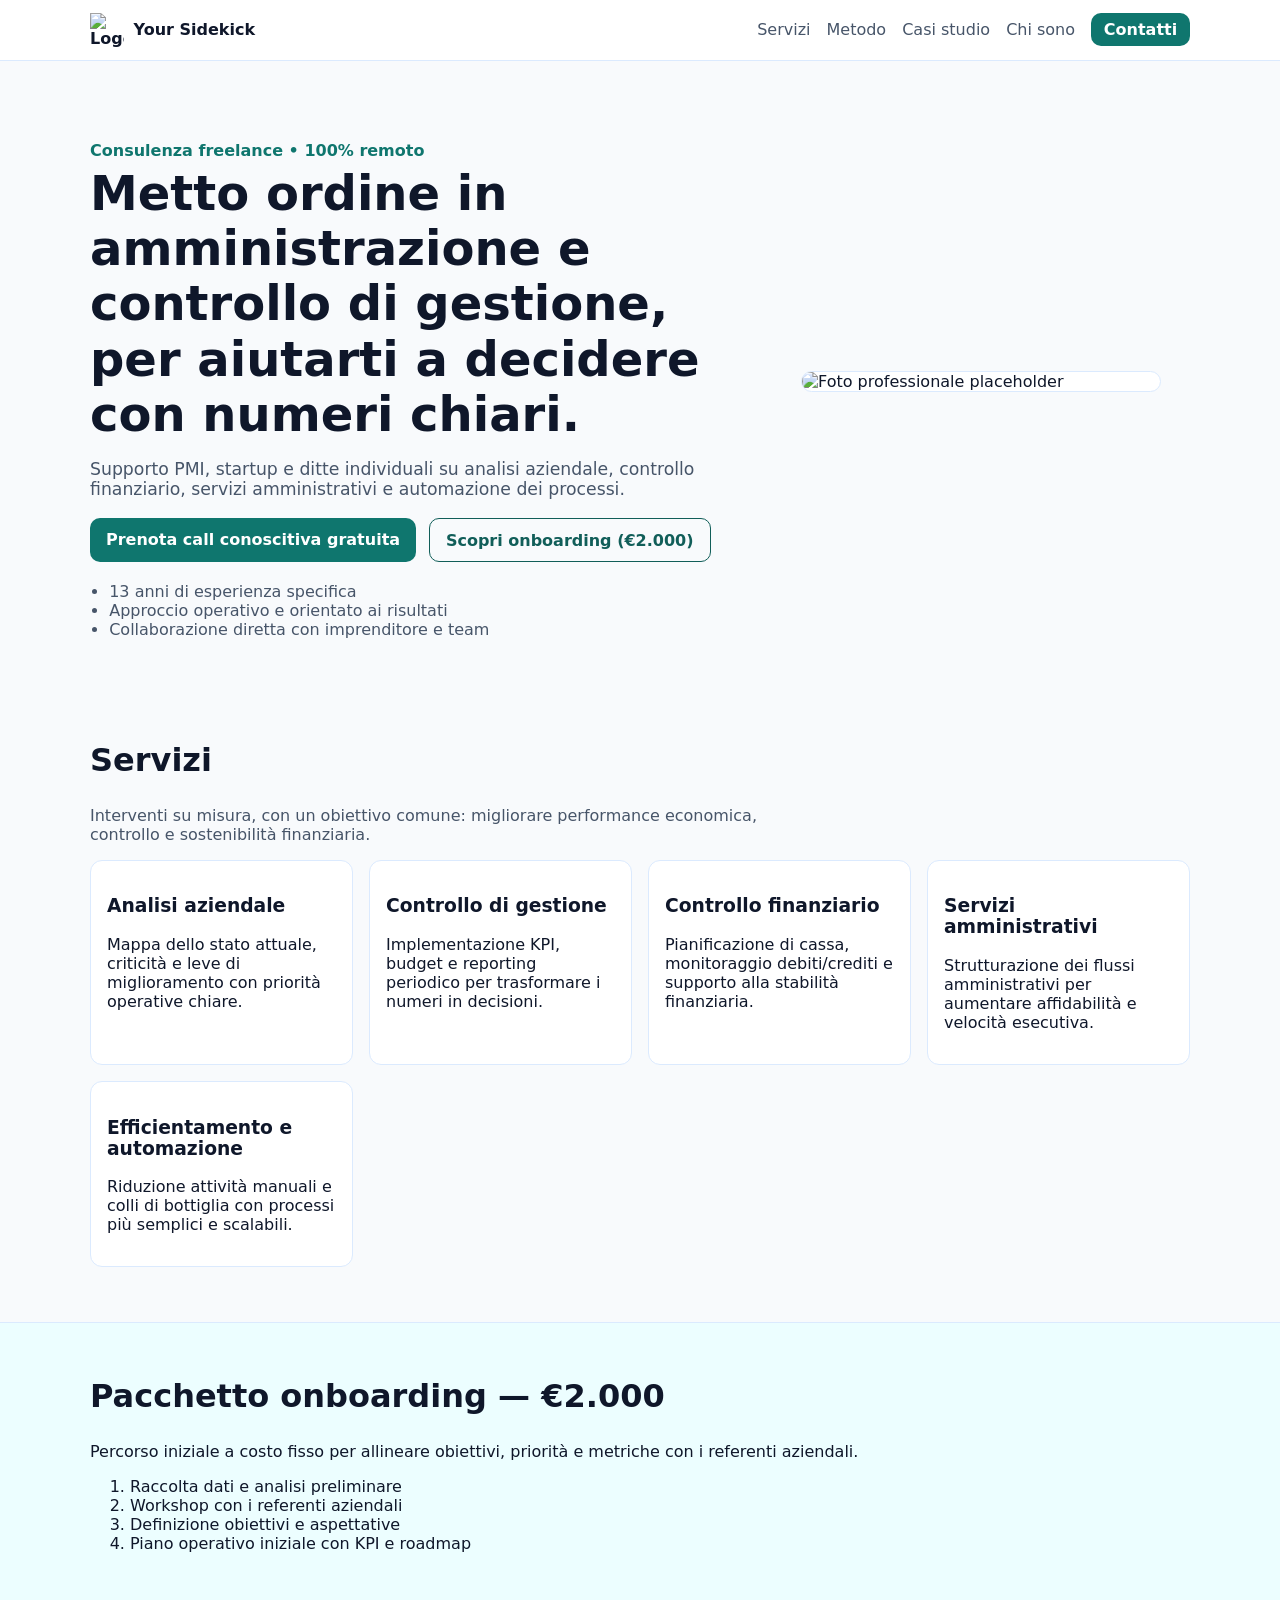
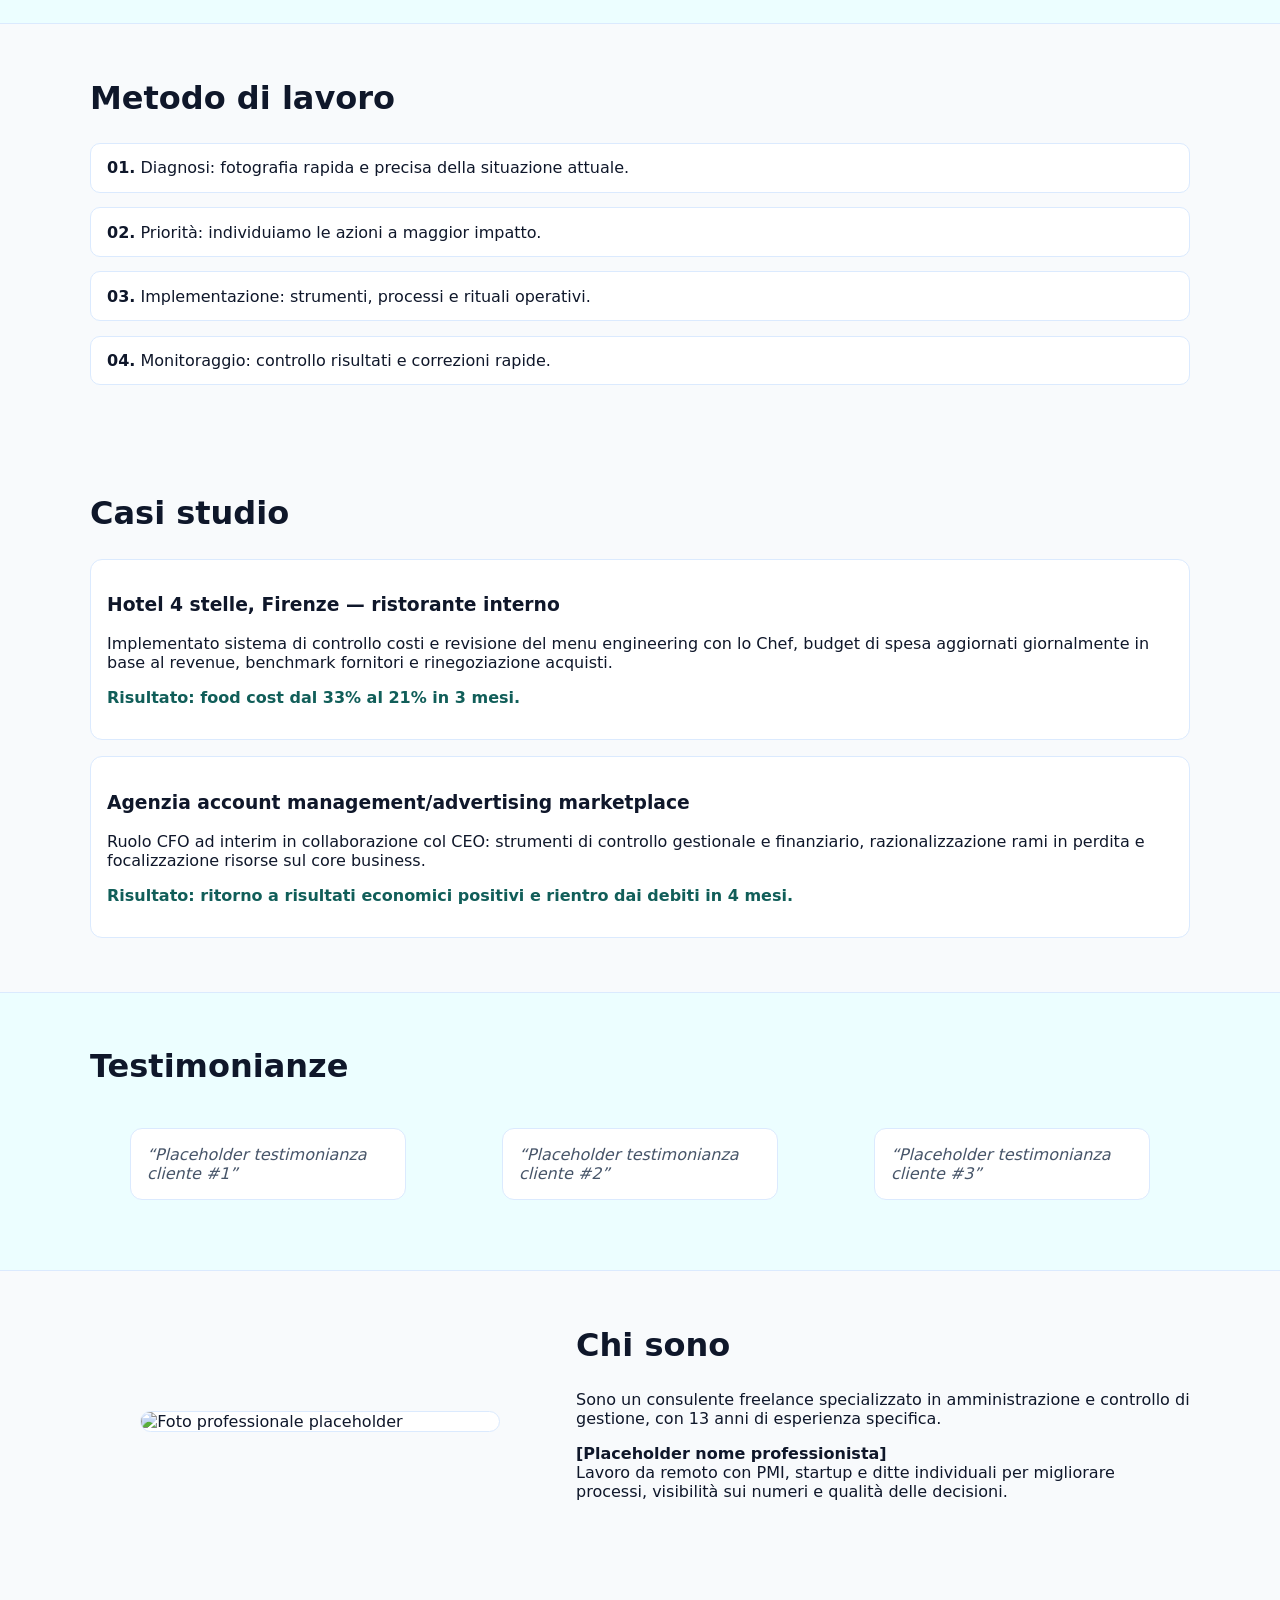
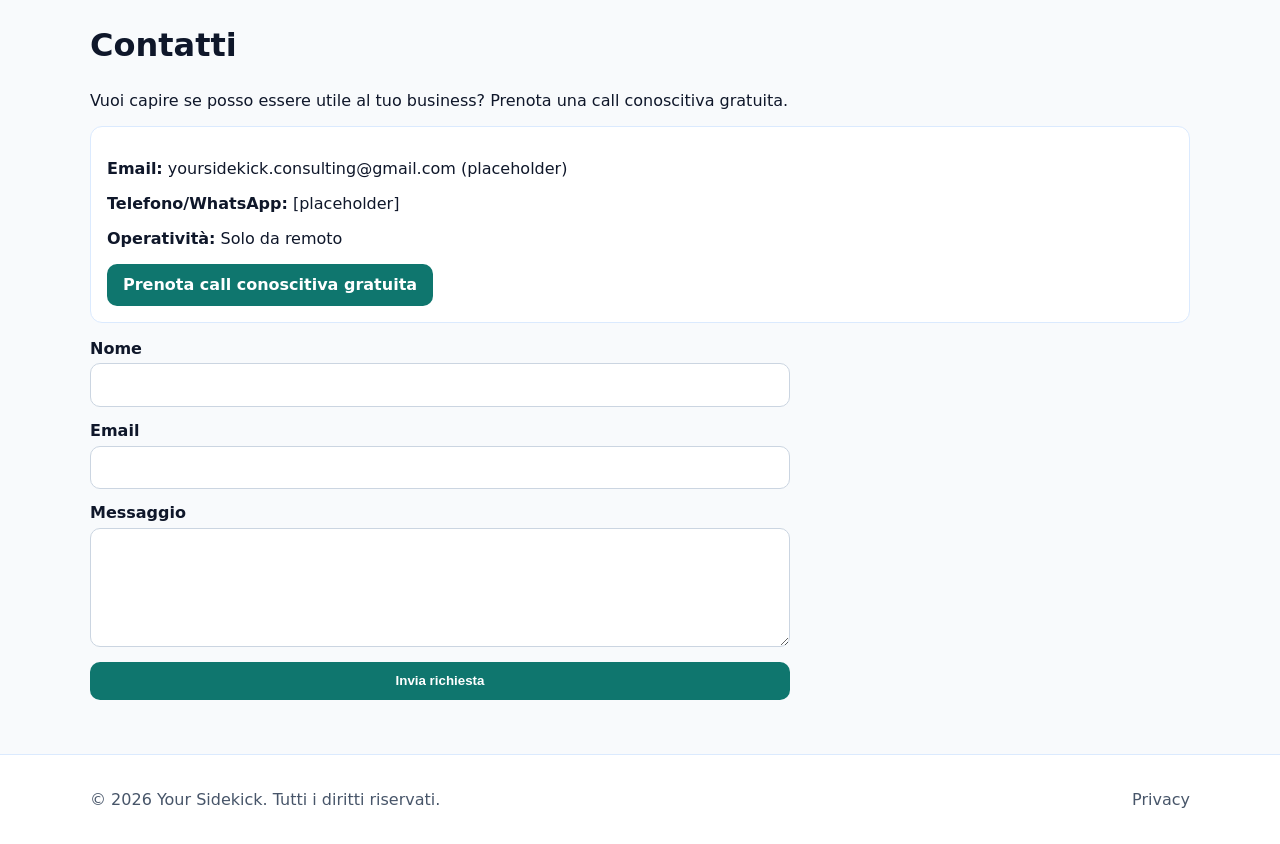
==== index.html @ 2b0f1066 "Upload website files" ====
<!doctype html>
<html lang="it">
  <head>
    <meta charset="UTF-8" />
    <meta name="viewport" content="width=device-width, initial-scale=1.0" />
    <title>Your Sidekick | Consulente freelance in amministrazione e controllo di gestione</title>
    <meta
      name="description"
      content="Your Sidekick aiuta PMI, startup e ditte individuali a migliorare amministrazione, controllo di gestione e controllo finanziario. Lavoro 100% da remoto."
    />
    <meta name="robots" content="index,follow" />
    <meta property="og:type" content="website" />
    <meta property="og:locale" content="it_IT" />
    <meta
      property="og:title"
      content="Your Sidekick | Consulente freelance in amministrazione e controllo di gestione"
    />
    <meta
      property="og:description"
      content="Supporto operativo e strategico per PMI, startup e ditte individuali: numeri più chiari, processi più efficienti, decisioni migliori."
    />
    <meta property="og:image" content="./assets/profile-placeholder.svg" />
    <link rel="icon" href="./assets/logo-placeholder.svg" type="image/svg+xml" />
    <link rel="stylesheet" href="./styles.css" />
  </head>
  <body>
    <header class="site-header">
      <div class="container nav-wrap">
        <a href="#" class="brand">
          <img src="./assets/logo-placeholder.svg" alt="Logo Your Sidekick" />
          <span>Your Sidekick</span>
        </a>
        <nav>
          <a href="#servizi">Servizi</a>
          <a href="#metodo">Metodo</a>
          <a href="#casi">Casi studio</a>
          <a href="#chi-sono">Chi sono</a>
          <a href="#contatti" class="btn btn-small">Contatti</a>
        </nav>
      </div>
    </header>

    <main>
      <section class="hero">
        <div class="container hero-grid">
          <div>
            <p class="eyebrow">Consulenza freelance • 100% remoto</p>
            <h1>
              Metto ordine in amministrazione e controllo di gestione,
              per aiutarti a decidere con numeri chiari.
            </h1>
            <p class="lead">
              Supporto PMI, startup e ditte individuali su analisi aziendale,
              controllo finanziario, servizi amministrativi e automazione dei processi.
            </p>
            <div class="hero-cta">
              <a class="btn" href="#contatti">Prenota call conoscitiva gratuita</a>
              <a class="btn btn-ghost" href="#onboarding">Scopri onboarding (€2.000)</a>
            </div>
            <ul class="trust-inline">
              <li>13 anni di esperienza specifica</li>
              <li>Approccio operativo e orientato ai risultati</li>
              <li>Collaborazione diretta con imprenditore e team</li>
            </ul>
          </div>
          <img src="./assets/profile-placeholder.svg" alt="Foto professionale placeholder" class="profile" />
        </div>
      </section>

      <section id="servizi" class="section">
        <div class="container">
          <h2>Servizi</h2>
          <p class="section-intro">
            Interventi su misura, con un obiettivo comune: migliorare performance economica,
            controllo e sostenibilità finanziaria.
          </p>
          <div class="cards">
            <article class="card">
              <h3>Analisi aziendale</h3>
              <p>Mappa dello stato attuale, criticità e leve di miglioramento con priorità operative chiare.</p>
            </article>
            <article class="card">
              <h3>Controllo di gestione</h3>
              <p>Implementazione KPI, budget e reporting periodico per trasformare i numeri in decisioni.</p>
            </article>
            <article class="card">
              <h3>Controllo finanziario</h3>
              <p>Pianificazione di cassa, monitoraggio debiti/crediti e supporto alla stabilità finanziaria.</p>
            </article>
            <article class="card">
              <h3>Servizi amministrativi</h3>
              <p>Strutturazione dei flussi amministrativi per aumentare affidabilità e velocità esecutiva.</p>
            </article>
            <article class="card">
              <h3>Efficientamento e automazione</h3>
              <p>Riduzione attività manuali e colli di bottiglia con processi più semplici e scalabili.</p>
            </article>
          </div>
        </div>
      </section>

      <section id="onboarding" class="section section-accent">
        <div class="container">
          <h2>Pacchetto onboarding — €2.000</h2>
          <p>
            Percorso iniziale a costo fisso per allineare obiettivi, priorità e metriche con i referenti aziendali.
          </p>
          <ol>
            <li>Raccolta dati e analisi preliminare</li>
            <li>Workshop con i referenti aziendali</li>
            <li>Definizione obiettivi e aspettative</li>
            <li>Piano operativo iniziale con KPI e roadmap</li>
          </ol>
        </div>
      </section>

      <section id="metodo" class="section">
        <div class="container">
          <h2>Metodo di lavoro</h2>
          <div class="steps">
            <div><strong>01.</strong> Diagnosi: fotografia rapida e precisa della situazione attuale.</div>
            <div><strong>02.</strong> Priorità: individuiamo le azioni a maggior impatto.</div>
            <div><strong>03.</strong> Implementazione: strumenti, processi e rituali operativi.</div>
            <div><strong>04.</strong> Monitoraggio: controllo risultati e correzioni rapide.</div>
          </div>
        </div>
      </section>

      <section id="casi" class="section">
        <div class="container">
          <h2>Casi studio</h2>
          <div class="cases">
            <article class="case">
              <h3>Hotel 4 stelle, Firenze — ristorante interno</h3>
              <p>
                Implementato sistema di controllo costi e revisione del menu engineering con lo Chef,
                budget di spesa aggiornati giornalmente in base al revenue, benchmark fornitori e
                rinegoziazione acquisti.
              </p>
              <p class="result">Risultato: food cost dal 33% al 21% in 3 mesi.</p>
            </article>
            <article class="case">
              <h3>Agenzia account management/advertising marketplace</h3>
              <p>
                Ruolo CFO ad interim in collaborazione col CEO: strumenti di controllo gestionale e finanziario,
                razionalizzazione rami in perdita e focalizzazione risorse sul core business.
              </p>
              <p class="result">Risultato: ritorno a risultati economici positivi e rientro dai debiti in 4 mesi.</p>
            </article>
          </div>
        </div>
      </section>

      <section id="testimonianze" class="section section-accent">
        <div class="container">
          <h2>Testimonianze</h2>
          <div class="cards">
            <blockquote class="card quote">“Placeholder testimonianza cliente #1”</blockquote>
            <blockquote class="card quote">“Placeholder testimonianza cliente #2”</blockquote>
            <blockquote class="card quote">“Placeholder testimonianza cliente #3”</blockquote>
          </div>
        </div>
      </section>

      <section id="chi-sono" class="section">
        <div class="container about-grid">
          <img src="./assets/profile-placeholder.svg" alt="Foto professionale placeholder" class="profile" />
          <div>
            <h2>Chi sono</h2>
            <p>
              Sono un consulente freelance specializzato in amministrazione e controllo di gestione,
              con 13 anni di esperienza specifica.
            </p>
            <p>
              <strong>[Placeholder nome professionista]</strong><br />
              Lavoro da remoto con PMI, startup e ditte individuali per migliorare processi,
              visibilità sui numeri e qualità delle decisioni.
            </p>
          </div>
        </div>
      </section>

      <section id="contatti" class="section">
        <div class="container">
          <h2>Contatti</h2>
          <p>
            Vuoi capire se posso essere utile al tuo business?
            Prenota una call conoscitiva gratuita.
          </p>

          <div class="contact-box">
            <p><strong>Email:</strong> yoursidekick.consulting@gmail.com (placeholder)</p>
            <p><strong>Telefono/WhatsApp:</strong> [placeholder]</p>
            <p><strong>Operatività:</strong> Solo da remoto</p>
            <a class="btn" target="_blank" rel="noopener" href="https://calendar.google.com/">
              Prenota call conoscitiva gratuita
            </a>
          </div>

          <form class="contact-form" action="mailto:yoursidekick.consulting@gmail.com" method="post" enctype="text/plain">
            <label>
              Nome
              <input type="text" name="nome" required />
            </label>
            <label>
              Email
              <input type="email" name="email" required />
            </label>
            <label>
              Messaggio
              <textarea name="messaggio" rows="5" required></textarea>
            </label>
            <button class="btn" type="submit">Invia richiesta</button>
          </form>
        </div>
      </section>
    </main>

    <footer class="site-footer">
      <div class="container footer-grid">
        <p>© <span id="year"></span> Your Sidekick. Tutti i diritti riservati.</p>
        <a href="./privacy.html">Privacy</a>
      </div>
    </footer>

    <script src="./script.js"></script>
  </body>
</html>
---- styles.css ----
:root {
  --bg: #f8fafc;
  --surface: #ffffff;
  --text: #0f172a;
  --muted: #475569;
  --primary: #0f766e;
  --primary-dark: #115e59;
  --accent: #ecfeff;
  --border: #dbeafe;
}

* { box-sizing: border-box; }
html, body { margin: 0; padding: 0; font-family: Inter, system-ui, -apple-system, Segoe UI, Roboto, sans-serif; color: var(--text); background: var(--bg); }
a { color: inherit; text-decoration: none; }
.container { width: min(1100px, 92vw); margin-inline: auto; }

.site-header {
  position: sticky; top: 0; z-index: 10;
  background: color-mix(in srgb, var(--surface) 92%, transparent);
  backdrop-filter: blur(6px);
  border-bottom: 1px solid var(--border);
}
.nav-wrap { display: flex; align-items: center; justify-content: space-between; gap: 1rem; padding: .8rem 0; }
.brand { display: flex; align-items: center; gap: .6rem; font-weight: 700; }
.brand img { width: 34px; height: 34px; }
nav { display: flex; gap: 1rem; align-items: center; flex-wrap: wrap; }
nav a { color: var(--muted); font-weight: 500; }

.hero { padding: 4rem 0 3rem; }
.hero-grid { display: grid; grid-template-columns: 1.4fr .9fr; gap: 2rem; align-items: center; }
.eyebrow { color: var(--primary); font-weight: 700; margin-bottom: .4rem; }
h1 { font-size: clamp(1.8rem, 4vw, 3rem); line-height: 1.15; margin: 0 0 .8rem; }
.lead { color: var(--muted); font-size: 1.08rem; }
.hero-cta { display: flex; gap: .8rem; margin: 1.2rem 0; flex-wrap: wrap; }
.profile { width: 100%; max-width: 360px; justify-self: center; border-radius: 16px; border: 1px solid var(--border); background: var(--surface); }
.trust-inline { margin: 1rem 0 0; padding-left: 1.2rem; color: var(--muted); }

.section { padding: 3.4rem 0; }
.section h2 { margin-top: 0; font-size: clamp(1.5rem, 2.5vw, 2rem); }
.section-intro { color: var(--muted); max-width: 68ch; }
.section-accent { background: var(--accent); border-top: 1px solid var(--border); border-bottom: 1px solid var(--border); }

.cards { display: grid; gap: 1rem; grid-template-columns: repeat(auto-fit, minmax(220px, 1fr)); }
.card { background: var(--surface); border: 1px solid var(--border); border-radius: 12px; padding: 1rem; }

.steps { display: grid; gap: .9rem; }
.steps > div { background: var(--surface); border: 1px solid var(--border); border-radius: 10px; padding: .9rem 1rem; }

.cases { display: grid; gap: 1rem; }
.case { background: var(--surface); border: 1px solid var(--border); border-radius: 12px; padding: 1rem; }
.result { color: var(--primary-dark); font-weight: 700; }
.quote { font-style: italic; color: var(--muted); }

.about-grid { display: grid; grid-template-columns: .9fr 1.2fr; gap: 1.6rem; align-items: center; }
.contact-box { background: var(--surface); border: 1px solid var(--border); border-radius: 12px; padding: 1rem; margin: 1rem 0; }
.contact-form { display: grid; gap: .9rem; max-width: 700px; }
label { display: grid; gap: .35rem; font-weight: 600; }
input, textarea {
  border: 1px solid #cbd5e1; border-radius: 10px; padding: .7rem .8rem;
  font: inherit; background: #fff;
}

.btn {
  display: inline-block; background: var(--primary); color: #fff; border: 0;
  border-radius: 10px; padding: .72rem 1rem; font-weight: 700; cursor: pointer;
}
.btn:hover { background: var(--primary-dark); }
.btn-ghost { background: transparent; color: var(--primary-dark); border: 1px solid var(--primary-dark); }
.btn-small { padding: .45rem .8rem; }

.site-footer { padding: 1.2rem 0; border-top: 1px solid var(--border); background: var(--surface); }
.footer-grid { display: flex; justify-content: space-between; align-items: center; gap: 1rem; flex-wrap: wrap; color: var(--muted); }

@media (max-width: 860px) {
  .hero-grid, .about-grid { grid-template-columns: 1fr; }
  nav { display: none; }
}
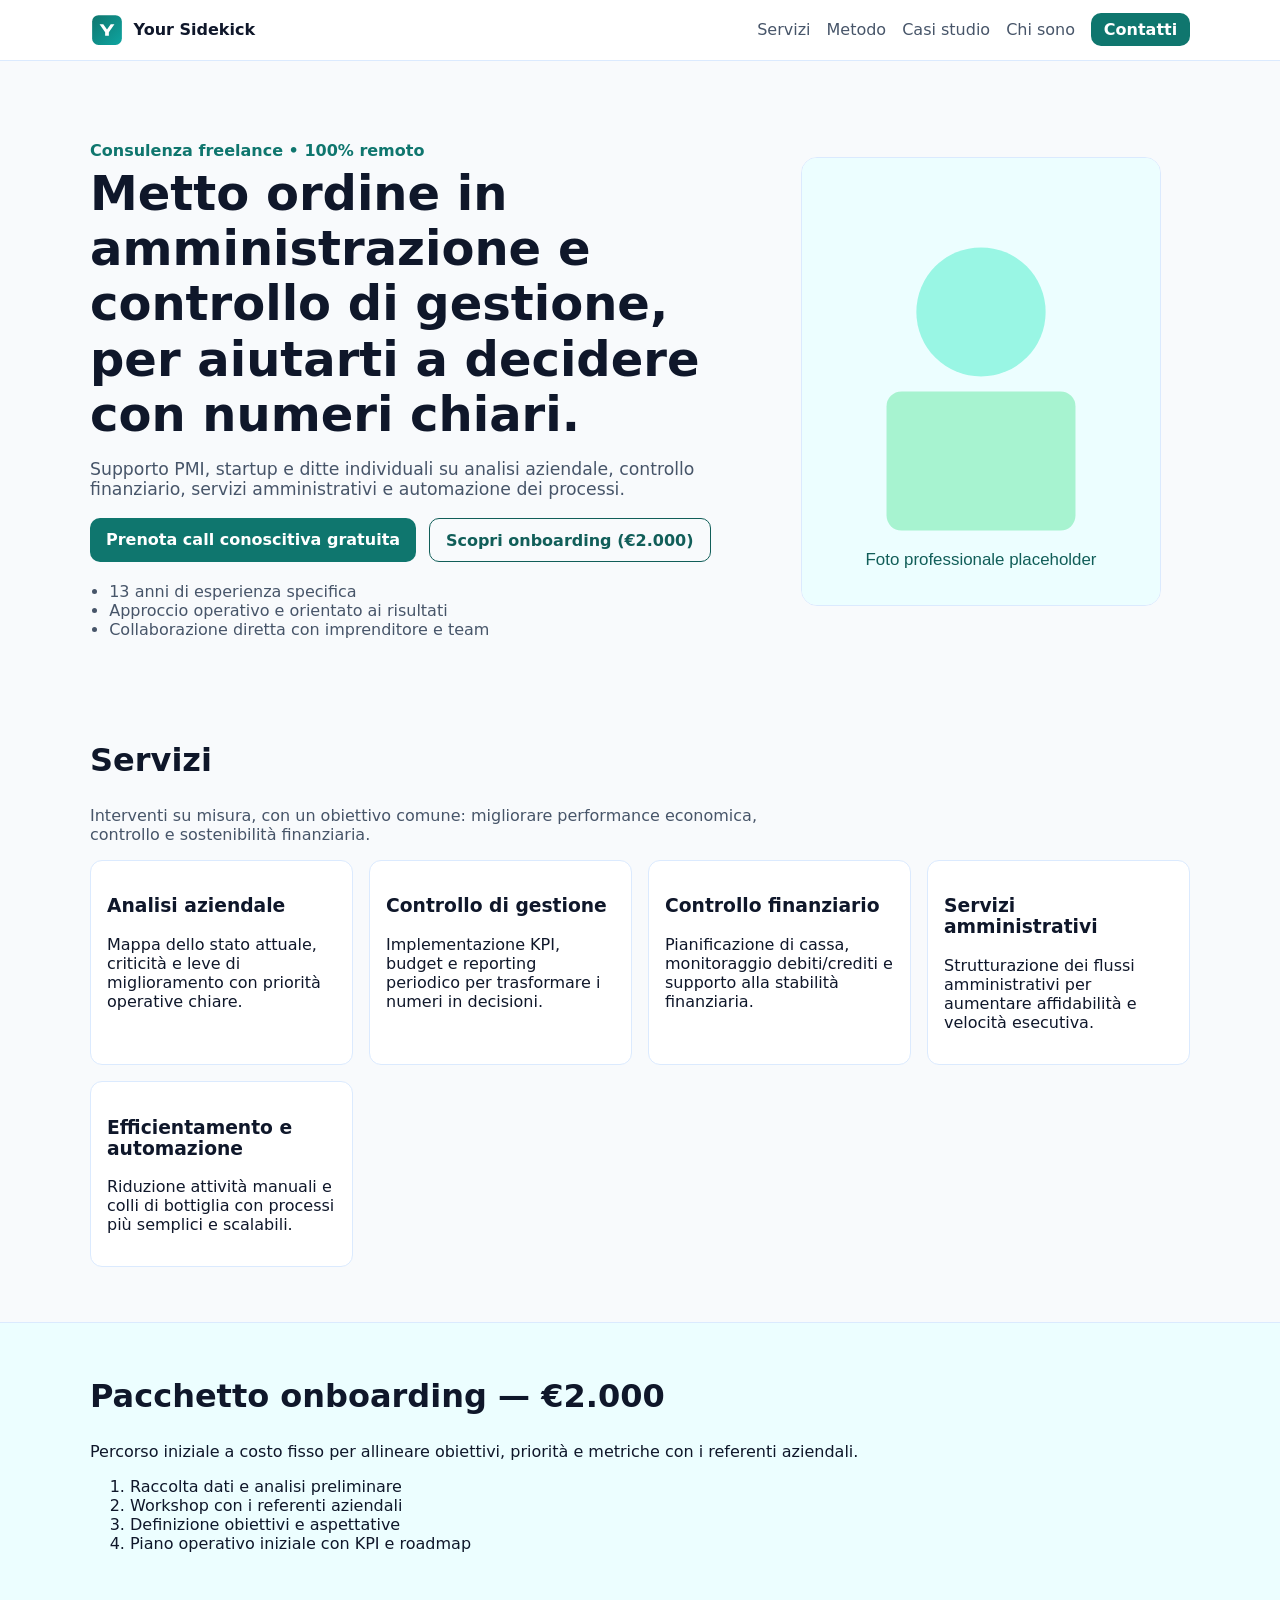
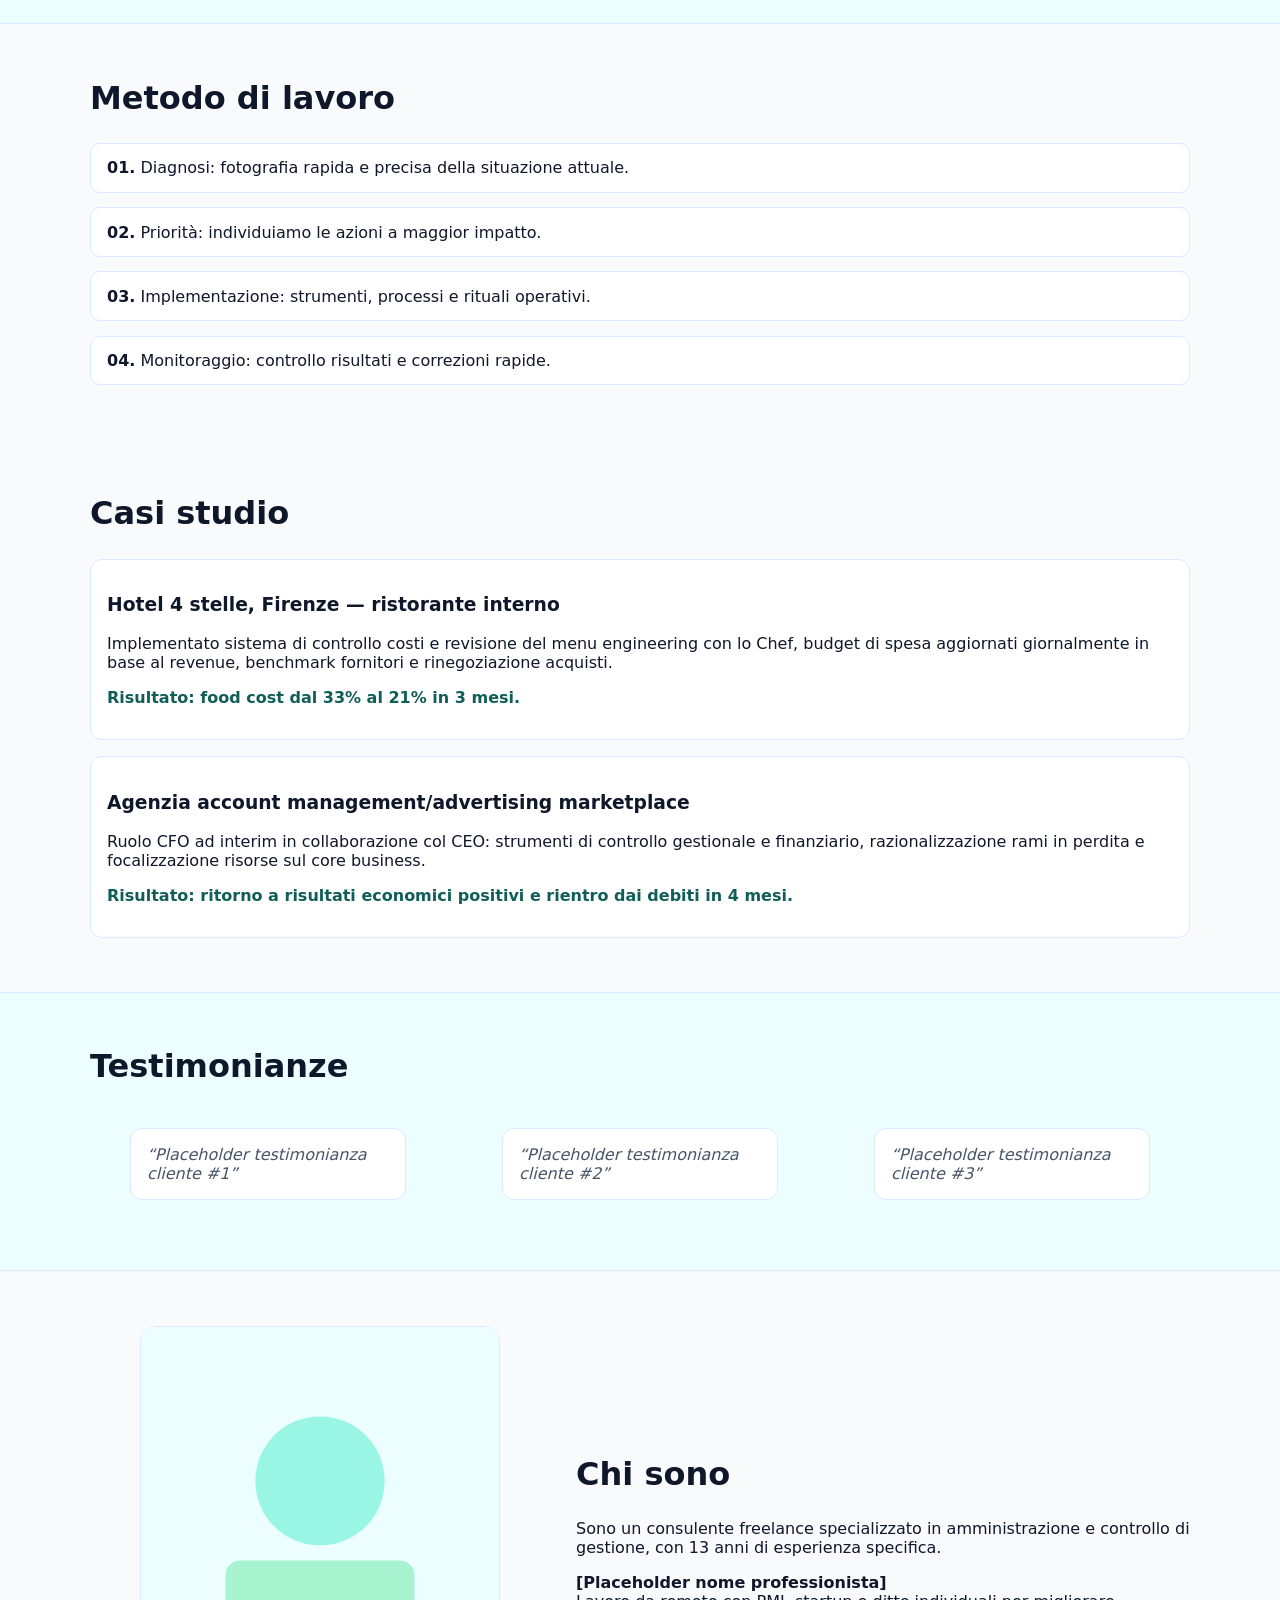
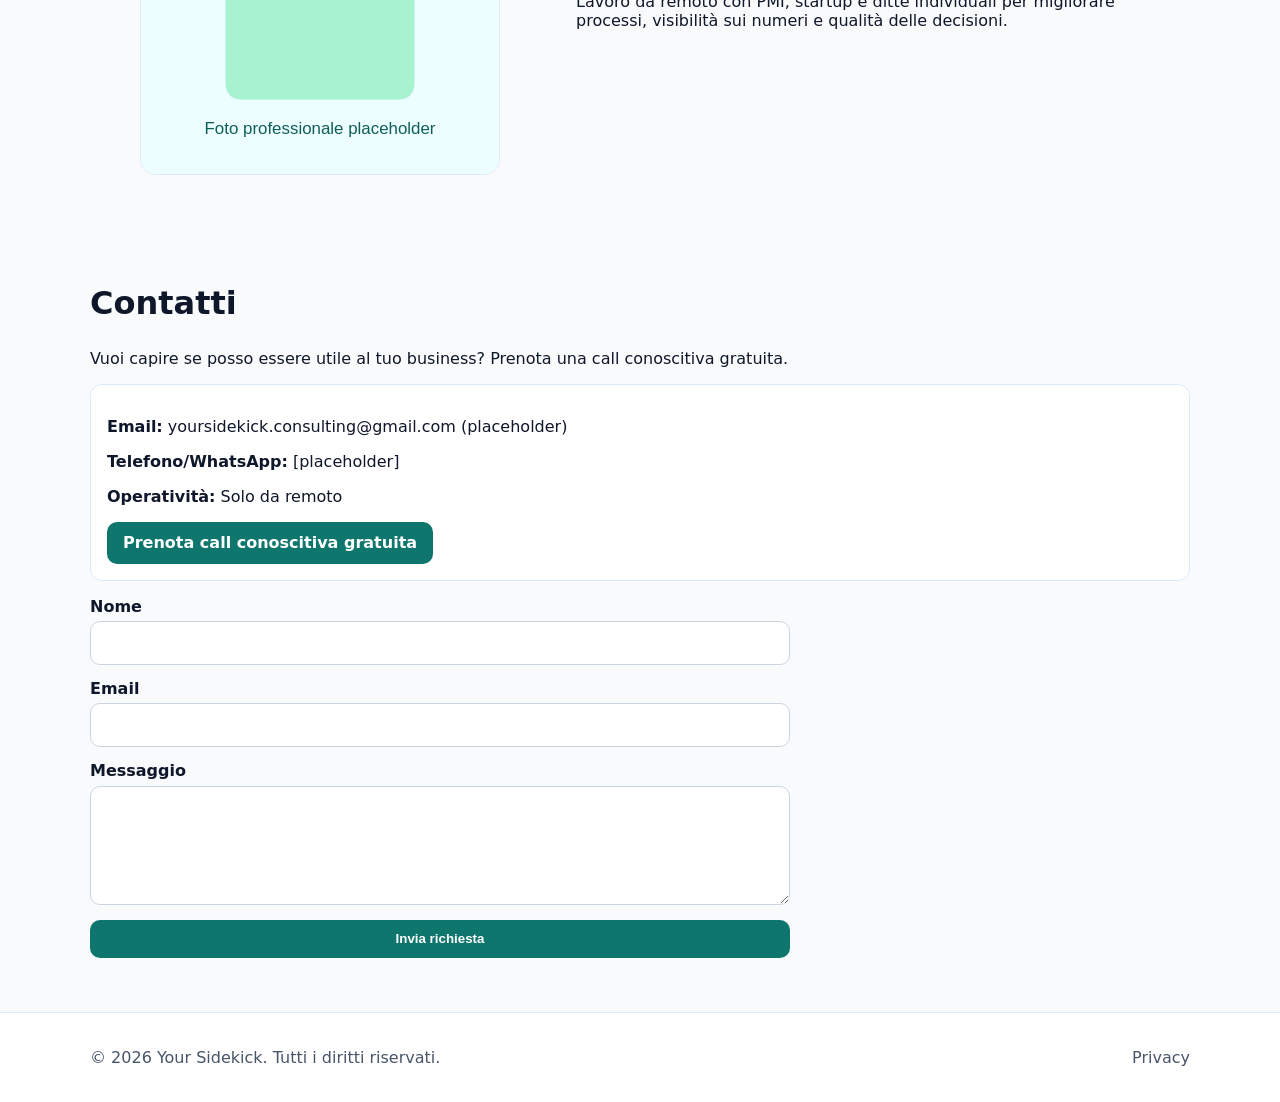
==== commit 4f295921: "Fix placeholder asset paths in index" ====
--- a/index.html
+++ b/index.html
@@ -19,15 +19,15 @@
       property="og:description"
       content="Supporto operativo e strategico per PMI, startup e ditte individuali: numeri più chiari, processi più efficienti, decisioni migliori."
     />
-    <meta property="og:image" content="./assets/profile-placeholder.svg" />
-    <link rel="icon" href="./assets/logo-placeholder.svg" type="image/svg+xml" />
+    <meta property="og:image" content="./profile-placeholder.svg" />
+    <link rel="icon" href="./logo-placeholder.svg" type="image/svg+xml" />
     <link rel="stylesheet" href="./styles.css" />
   </head>
   <body>
     <header class="site-header">
       <div class="container nav-wrap">
         <a href="#" class="brand">
-          <img src="./assets/logo-placeholder.svg" alt="Logo Your Sidekick" />
+          <img src="./logo-placeholder.svg" alt="Logo Your Sidekick" />
           <span>Your Sidekick</span>
         </a>
         <nav>
@@ -63,7 +63,7 @@
               <li>Collaborazione diretta con imprenditore e team</li>
             </ul>
           </div>
-          <img src="./assets/profile-placeholder.svg" alt="Foto professionale placeholder" class="profile" />
+          <img src="./profile-placeholder.svg" alt="Foto professionale placeholder" class="profile" />
         </div>
       </section>
 
@@ -164,7 +164,7 @@
 
       <section id="chi-sono" class="section">
         <div class="container about-grid">
-          <img src="./assets/profile-placeholder.svg" alt="Foto professionale placeholder" class="profile" />
+          <img src="./profile-placeholder.svg" alt="Foto professionale placeholder" class="profile" />
           <div>
             <h2>Chi sono</h2>
             <p>
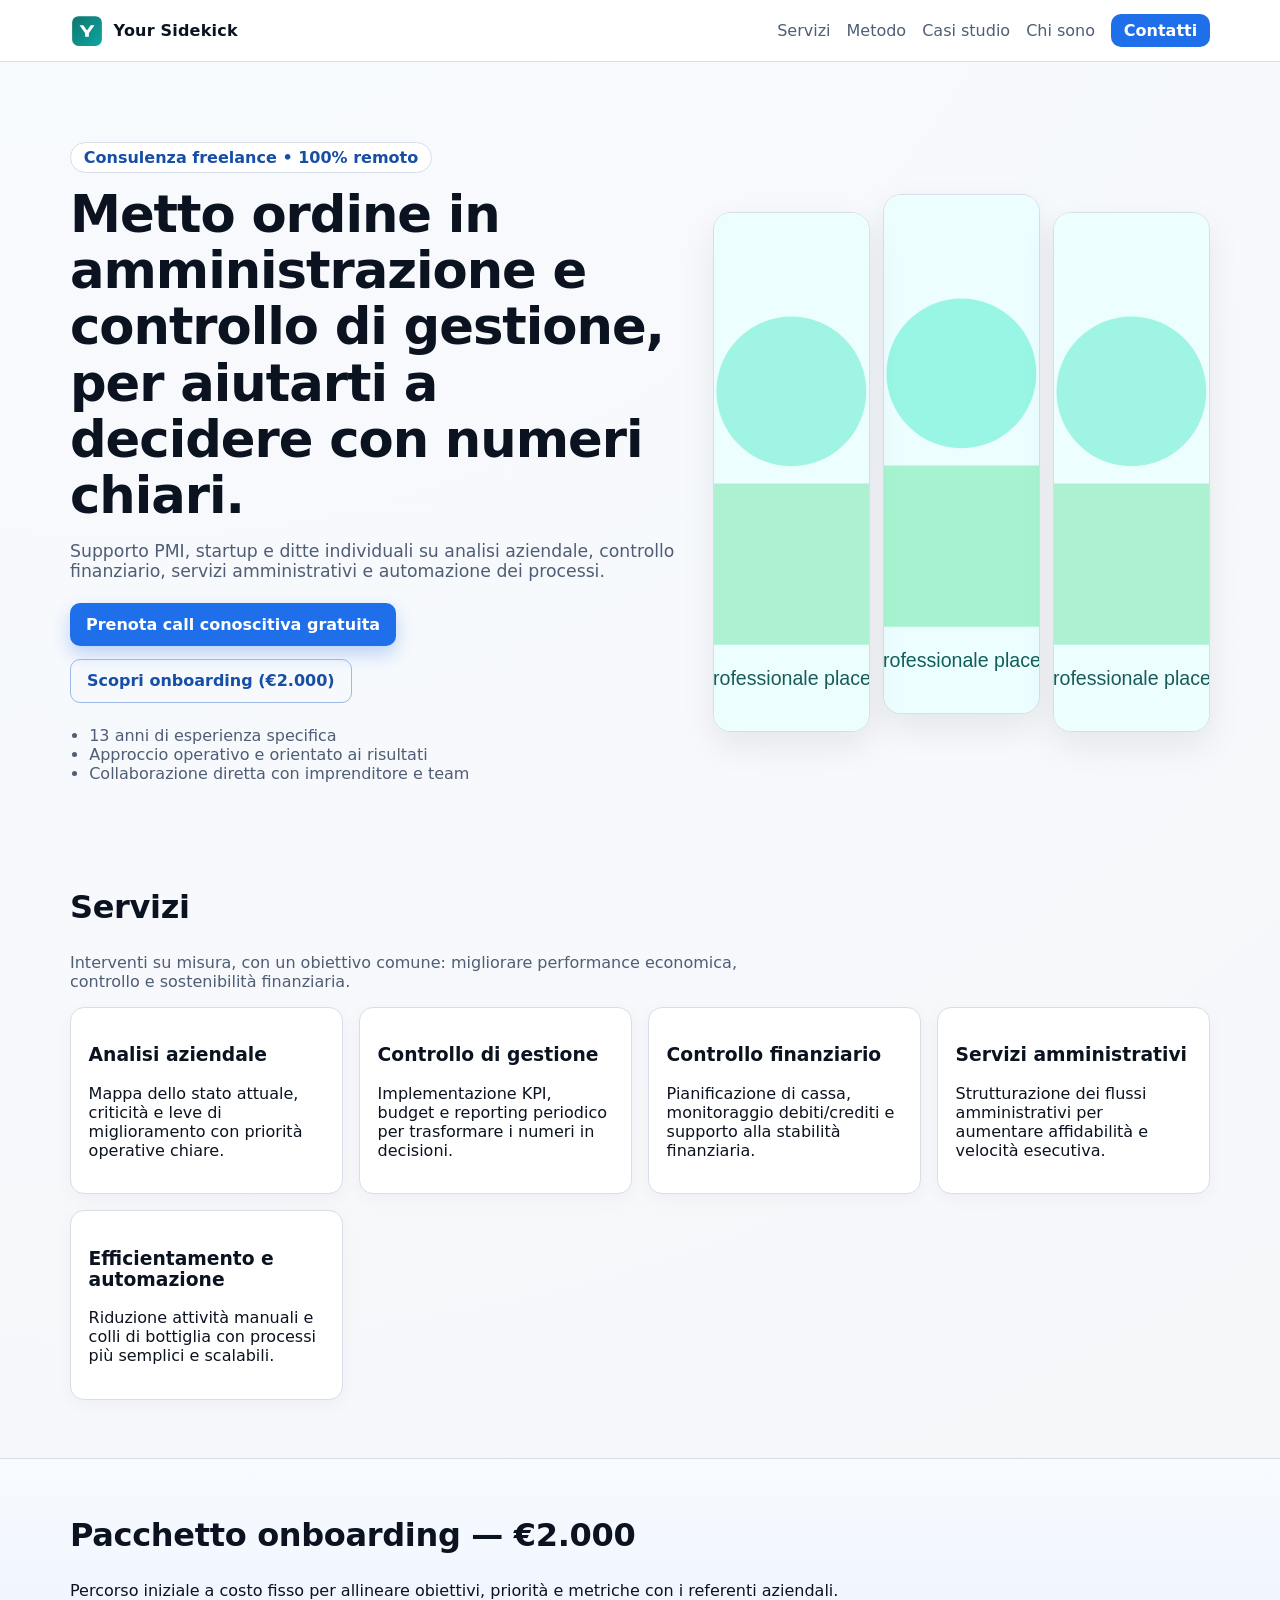
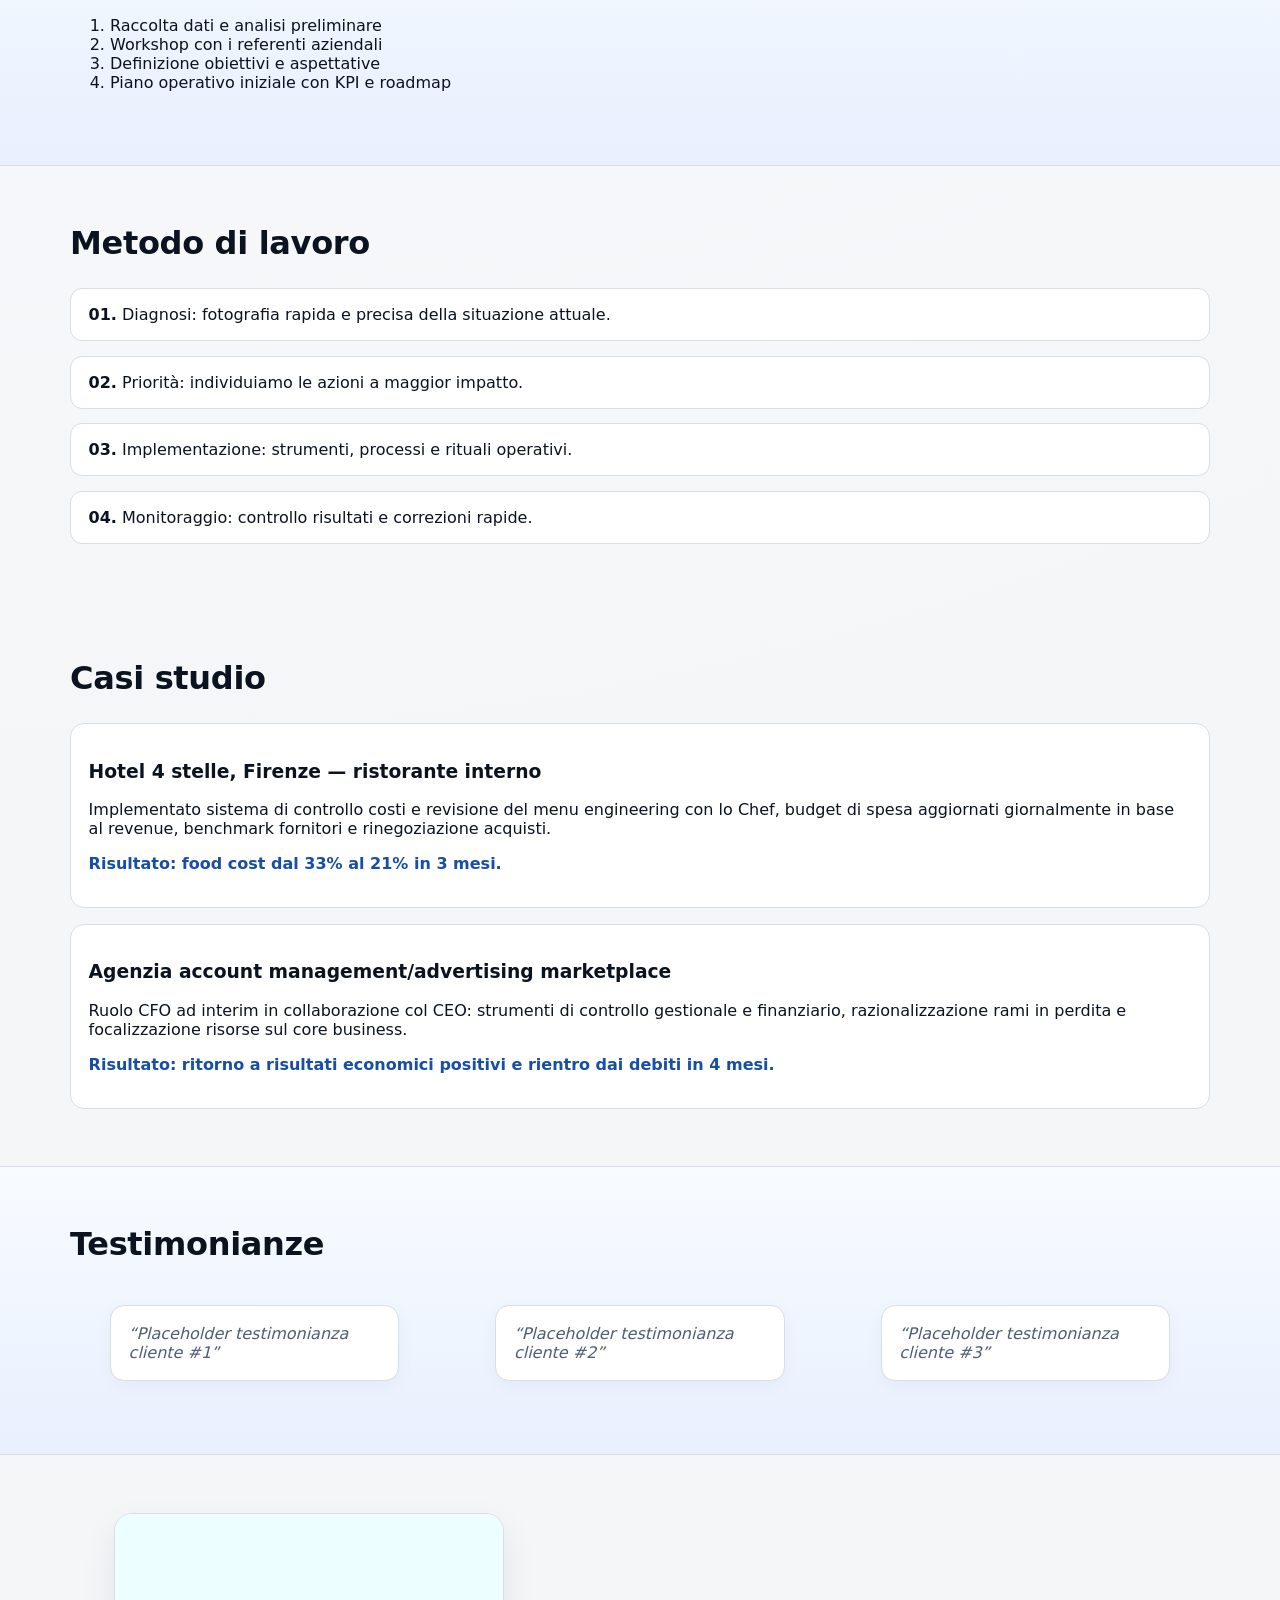
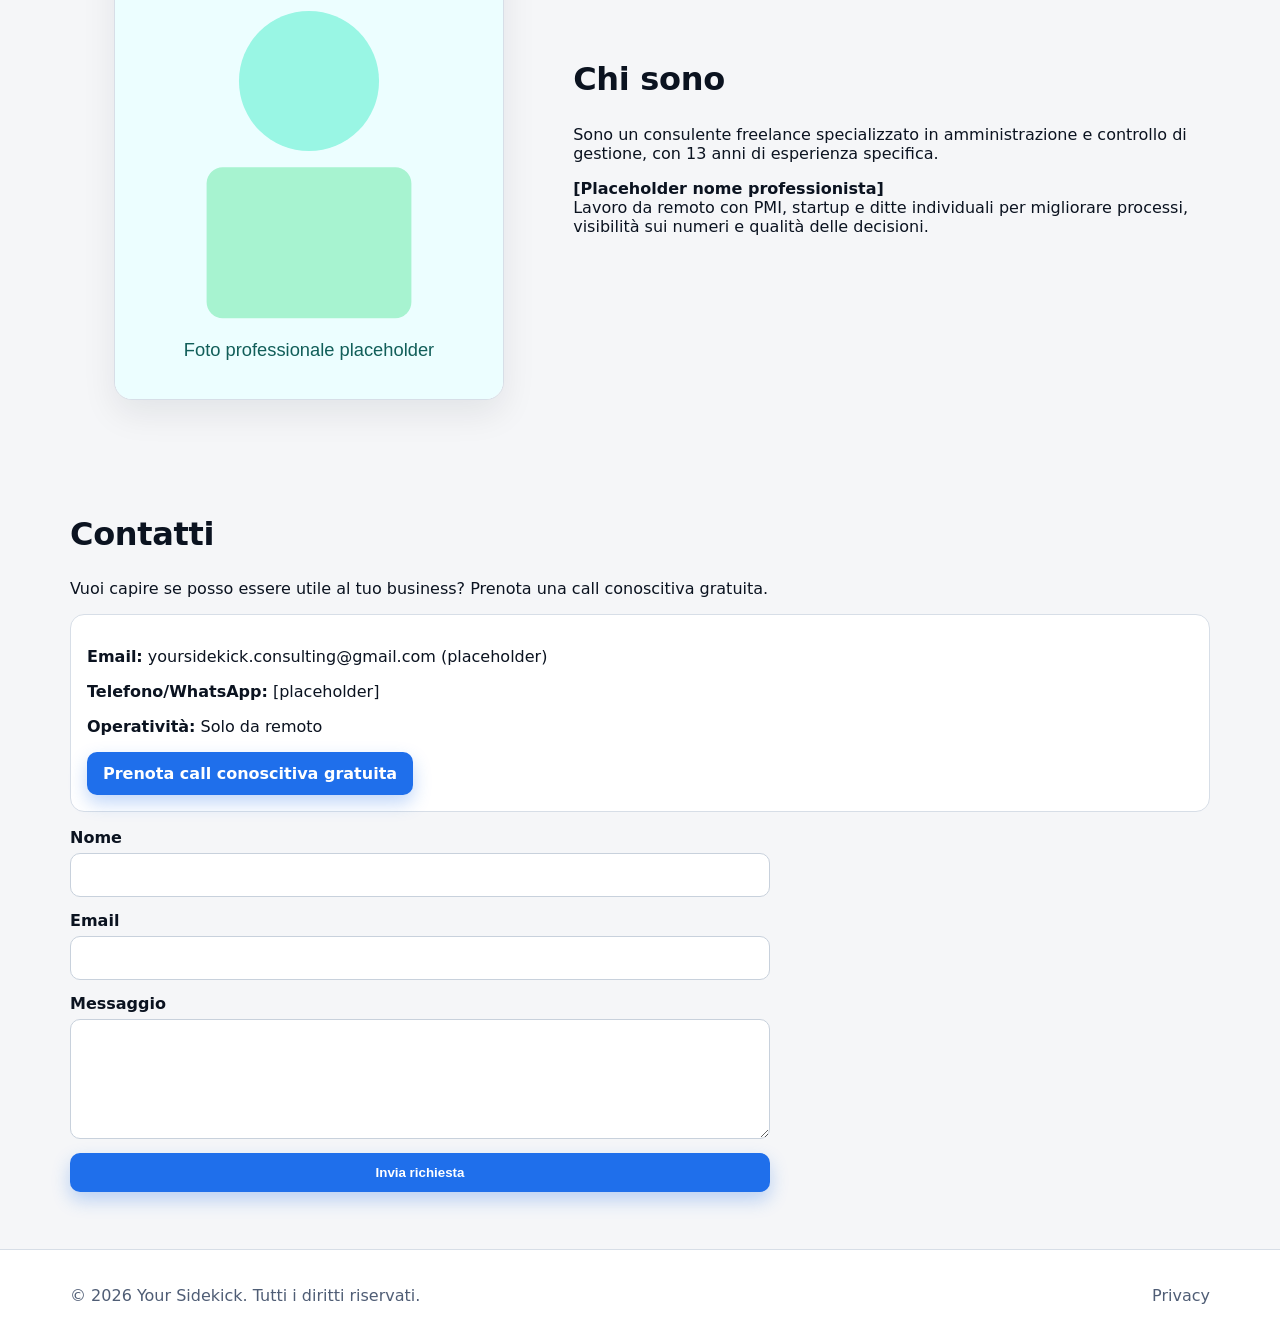
==== commit 25e1e288: "Apply consultancy theme with 3cis-inspired visual look" ====
--- a/index.html
+++ b/index.html
@@ -8,7 +8,7 @@
       name="description"
       content="Your Sidekick aiuta PMI, startup e ditte individuali a migliorare amministrazione, controllo di gestione e controllo finanziario. Lavoro 100% da remoto."
     />
-    <meta name="robots" content="index,follow" />
+    <meta name="robots" content="noindex,nofollow,noarchive,nosnippet" />
     <meta property="og:type" content="website" />
     <meta property="og:locale" content="it_IT" />
     <meta
@@ -63,7 +63,11 @@
               <li>Collaborazione diretta con imprenditore e team</li>
             </ul>
           </div>
-          <img src="./profile-placeholder.svg" alt="Foto professionale placeholder" class="profile" />
+          <div class="hero-gallery" aria-hidden="true">
+            <img src="./profile-placeholder.svg" alt="" class="col col-1" />
+            <img src="./profile-placeholder.svg" alt="" class="col col-2" />
+            <img src="./profile-placeholder.svg" alt="" class="col col-3" />
+          </div>
         </div>
       </section>
 
--- a/styles.css
+++ b/styles.css
@@ -1,77 +1,170 @@
 :root {
-  --bg: #f8fafc;
+  --bg: #f5f6f8;
   --surface: #ffffff;
-  --text: #0f172a;
-  --muted: #475569;
-  --primary: #0f766e;
-  --primary-dark: #115e59;
-  --accent: #ecfeff;
-  --border: #dbeafe;
+  --surface-soft: #f0f4f8;
+  --text: #0b1320;
+  --muted: #4f5d75;
+  --primary: #1f6feb;
+  --primary-dark: #174ea6;
+  --accent: #e8f0fe;
+  --border: #d7dee7;
+  --shadow: 0 14px 34px rgba(16, 24, 40, 0.08);
 }
 
 * { box-sizing: border-box; }
-html, body { margin: 0; padding: 0; font-family: Inter, system-ui, -apple-system, Segoe UI, Roboto, sans-serif; color: var(--text); background: var(--bg); }
+html, body {
+  margin: 0;
+  padding: 0;
+  font-family: Inter, system-ui, -apple-system, Segoe UI, Roboto, sans-serif;
+  color: var(--text);
+  background: radial-gradient(circle at 10% -10%, #f8fbff 0%, var(--bg) 55%);
+}
 a { color: inherit; text-decoration: none; }
-.container { width: min(1100px, 92vw); margin-inline: auto; }
+.container { width: min(1140px, 92vw); margin-inline: auto; }
 
 .site-header {
-  position: sticky; top: 0; z-index: 10;
-  background: color-mix(in srgb, var(--surface) 92%, transparent);
-  backdrop-filter: blur(6px);
+  position: sticky;
+  top: 0;
+  z-index: 20;
+  background: color-mix(in srgb, var(--surface) 90%, transparent);
+  backdrop-filter: blur(10px);
   border-bottom: 1px solid var(--border);
 }
-.nav-wrap { display: flex; align-items: center; justify-content: space-between; gap: 1rem; padding: .8rem 0; }
-.brand { display: flex; align-items: center; gap: .6rem; font-weight: 700; }
+.nav-wrap { display: flex; align-items: center; justify-content: space-between; gap: 1rem; padding: .85rem 0; }
+.brand { display: flex; align-items: center; gap: .6rem; font-weight: 800; letter-spacing: .2px; }
 .brand img { width: 34px; height: 34px; }
 nav { display: flex; gap: 1rem; align-items: center; flex-wrap: wrap; }
 nav a { color: var(--muted); font-weight: 500; }
+nav a:hover { color: var(--text); }
 
 .hero { padding: 4rem 0 3rem; }
-.hero-grid { display: grid; grid-template-columns: 1.4fr .9fr; gap: 2rem; align-items: center; }
-.eyebrow { color: var(--primary); font-weight: 700; margin-bottom: .4rem; }
-h1 { font-size: clamp(1.8rem, 4vw, 3rem); line-height: 1.15; margin: 0 0 .8rem; }
-.lead { color: var(--muted); font-size: 1.08rem; }
-.hero-cta { display: flex; gap: .8rem; margin: 1.2rem 0; flex-wrap: wrap; }
-.profile { width: 100%; max-width: 360px; justify-self: center; border-radius: 16px; border: 1px solid var(--border); background: var(--surface); }
+.hero-grid { display: grid; grid-template-columns: 1.1fr .9fr; gap: 2.2rem; align-items: center; }
+.eyebrow {
+  display: inline-flex;
+  gap: .5rem;
+  align-items: center;
+  border: 1px solid var(--border);
+  border-radius: 999px;
+  padding: .3rem .8rem;
+  color: var(--primary-dark);
+  font-weight: 700;
+  margin-bottom: .8rem;
+  background: var(--surface);
+}
+h1 { font-size: clamp(2rem, 4vw, 3.4rem); line-height: 1.1; margin: 0 0 .9rem; letter-spacing: -.02em; }
+.lead { color: var(--muted); font-size: 1.08rem; max-width: 60ch; }
+.hero-cta { display: flex; gap: .8rem; margin: 1.4rem 0; flex-wrap: wrap; }
 .trust-inline { margin: 1rem 0 0; padding-left: 1.2rem; color: var(--muted); }
 
-.section { padding: 3.4rem 0; }
-.section h2 { margin-top: 0; font-size: clamp(1.5rem, 2.5vw, 2rem); }
+.hero-gallery {
+  display: grid;
+  grid-template-columns: repeat(3, 1fr);
+  gap: .8rem;
+  height: clamp(370px, 52vw, 520px);
+}
+.hero-gallery .col {
+  width: 100%;
+  height: 100%;
+  object-fit: cover;
+  border-radius: 18px;
+  border: 1px solid var(--border);
+  box-shadow: var(--shadow);
+  background: var(--surface);
+}
+.hero-gallery .col-1,
+.hero-gallery .col-3 { transform: translateY(18px); filter: saturate(.9); }
+
+.section { padding: 3.6rem 0; }
+.section h2 { margin-top: 0; font-size: clamp(1.6rem, 2.5vw, 2.15rem); letter-spacing: -.01em; }
 .section-intro { color: var(--muted); max-width: 68ch; }
-.section-accent { background: var(--accent); border-top: 1px solid var(--border); border-bottom: 1px solid var(--border); }
+.section-accent {
+  background: linear-gradient(180deg, #f8fbff 0%, var(--accent) 100%);
+  border-top: 1px solid var(--border);
+  border-bottom: 1px solid var(--border);
+}
 
-.cards { display: grid; gap: 1rem; grid-template-columns: repeat(auto-fit, minmax(220px, 1fr)); }
-.card { background: var(--surface); border: 1px solid var(--border); border-radius: 12px; padding: 1rem; }
+.cards { display: grid; gap: 1rem; grid-template-columns: repeat(auto-fit, minmax(230px, 1fr)); }
+.card {
+  background: var(--surface);
+  border: 1px solid var(--border);
+  border-radius: 14px;
+  padding: 1.1rem;
+  box-shadow: 0 5px 18px rgba(15, 23, 42, 0.04);
+}
 
 .steps { display: grid; gap: .9rem; }
-.steps > div { background: var(--surface); border: 1px solid var(--border); border-radius: 10px; padding: .9rem 1rem; }
+.steps > div {
+  background: var(--surface);
+  border: 1px solid var(--border);
+  border-radius: 12px;
+  padding: 1rem 1.1rem;
+}
 
 .cases { display: grid; gap: 1rem; }
-.case { background: var(--surface); border: 1px solid var(--border); border-radius: 12px; padding: 1rem; }
-.result { color: var(--primary-dark); font-weight: 700; }
+.case {
+  background: var(--surface);
+  border: 1px solid var(--border);
+  border-radius: 14px;
+  padding: 1.1rem;
+}
+.result { color: var(--primary-dark); font-weight: 800; }
 .quote { font-style: italic; color: var(--muted); }
 
 .about-grid { display: grid; grid-template-columns: .9fr 1.2fr; gap: 1.6rem; align-items: center; }
-.contact-box { background: var(--surface); border: 1px solid var(--border); border-radius: 12px; padding: 1rem; margin: 1rem 0; }
+.profile {
+  width: 100%;
+  max-width: 390px;
+  justify-self: center;
+  border-radius: 18px;
+  border: 1px solid var(--border);
+  background: var(--surface);
+  box-shadow: var(--shadow);
+}
+
+.contact-box {
+  background: var(--surface);
+  border: 1px solid var(--border);
+  border-radius: 14px;
+  padding: 1rem;
+  margin: 1rem 0;
+}
 .contact-form { display: grid; gap: .9rem; max-width: 700px; }
 label { display: grid; gap: .35rem; font-weight: 600; }
 input, textarea {
-  border: 1px solid #cbd5e1; border-radius: 10px; padding: .7rem .8rem;
-  font: inherit; background: #fff;
+  border: 1px solid #c8d1dc;
+  border-radius: 10px;
+  padding: .72rem .85rem;
+  font: inherit;
+  background: #fff;
 }
 
 .btn {
-  display: inline-block; background: var(--primary); color: #fff; border: 0;
-  border-radius: 10px; padding: .72rem 1rem; font-weight: 700; cursor: pointer;
+  display: inline-block;
+  background: var(--primary);
+  color: #fff;
+  border: 0;
+  border-radius: 10px;
+  padding: .74rem 1rem;
+  font-weight: 700;
+  cursor: pointer;
+  box-shadow: 0 8px 18px rgba(31, 111, 235, 0.28);
 }
 .btn:hover { background: var(--primary-dark); }
-.btn-ghost { background: transparent; color: var(--primary-dark); border: 1px solid var(--primary-dark); }
-.btn-small { padding: .45rem .8rem; }
+.btn-ghost {
+  background: transparent;
+  color: var(--primary-dark);
+  border: 1px solid #9eb8e7;
+  box-shadow: none;
+}
+.btn-small { padding: .45rem .8rem; box-shadow: none; }
 
 .site-footer { padding: 1.2rem 0; border-top: 1px solid var(--border); background: var(--surface); }
 .footer-grid { display: flex; justify-content: space-between; align-items: center; gap: 1rem; flex-wrap: wrap; color: var(--muted); }
 
 @media (max-width: 860px) {
   .hero-grid, .about-grid { grid-template-columns: 1fr; }
+  .hero-gallery { height: 300px; }
+  .hero-gallery .col-1,
+  .hero-gallery .col-3 { transform: none; }
   nav { display: none; }
 }
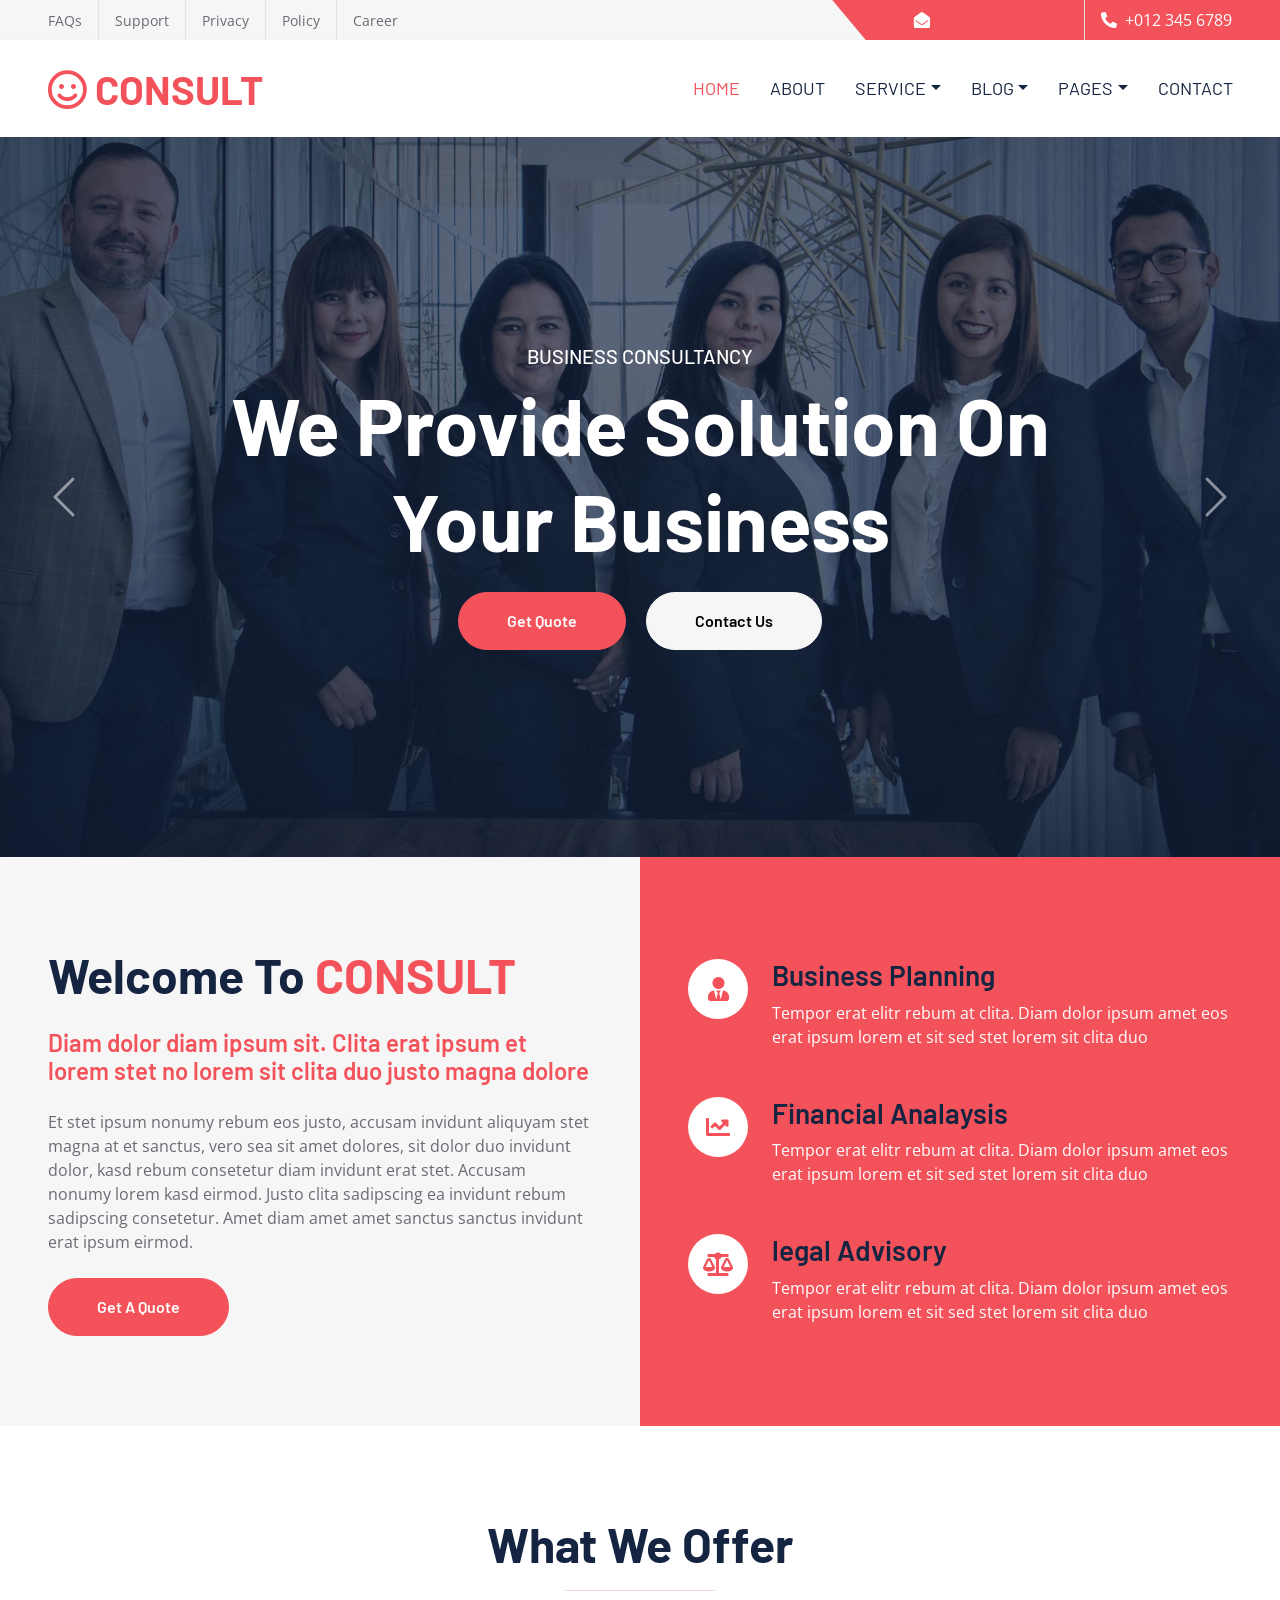
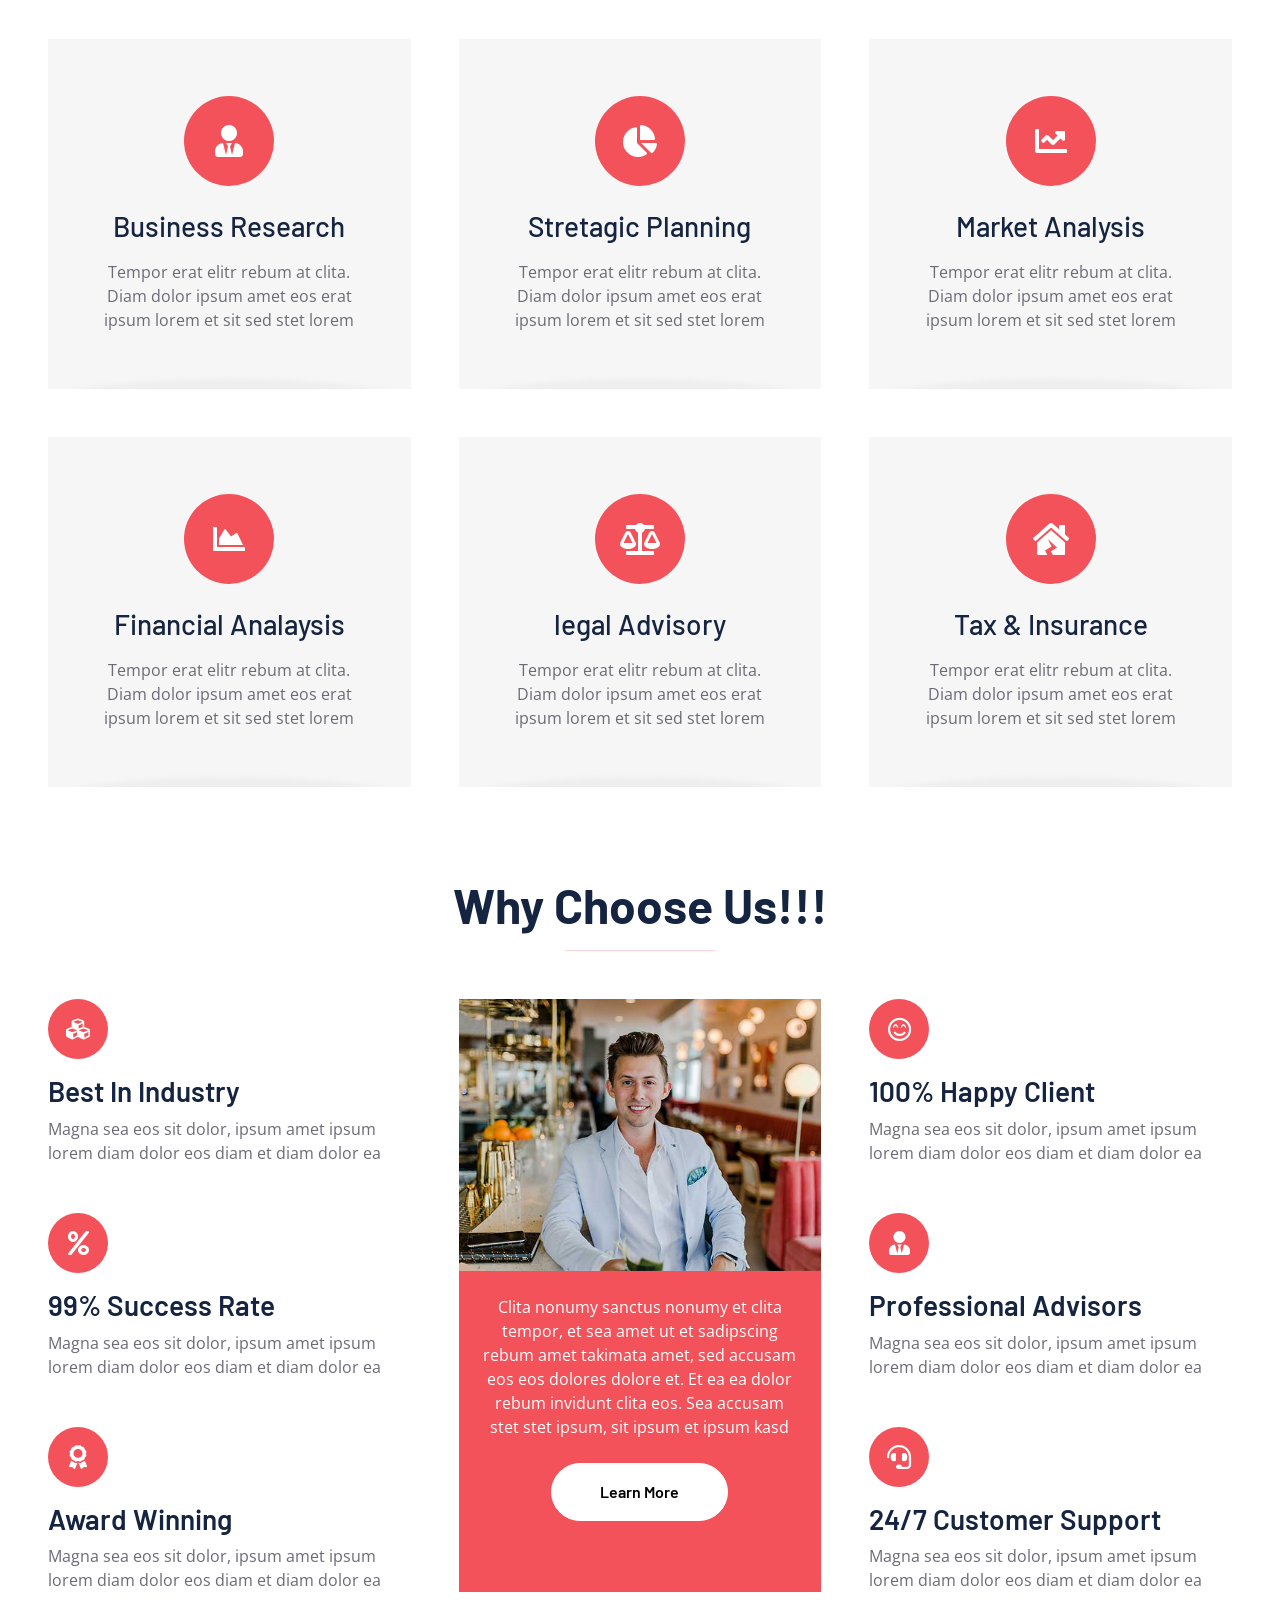
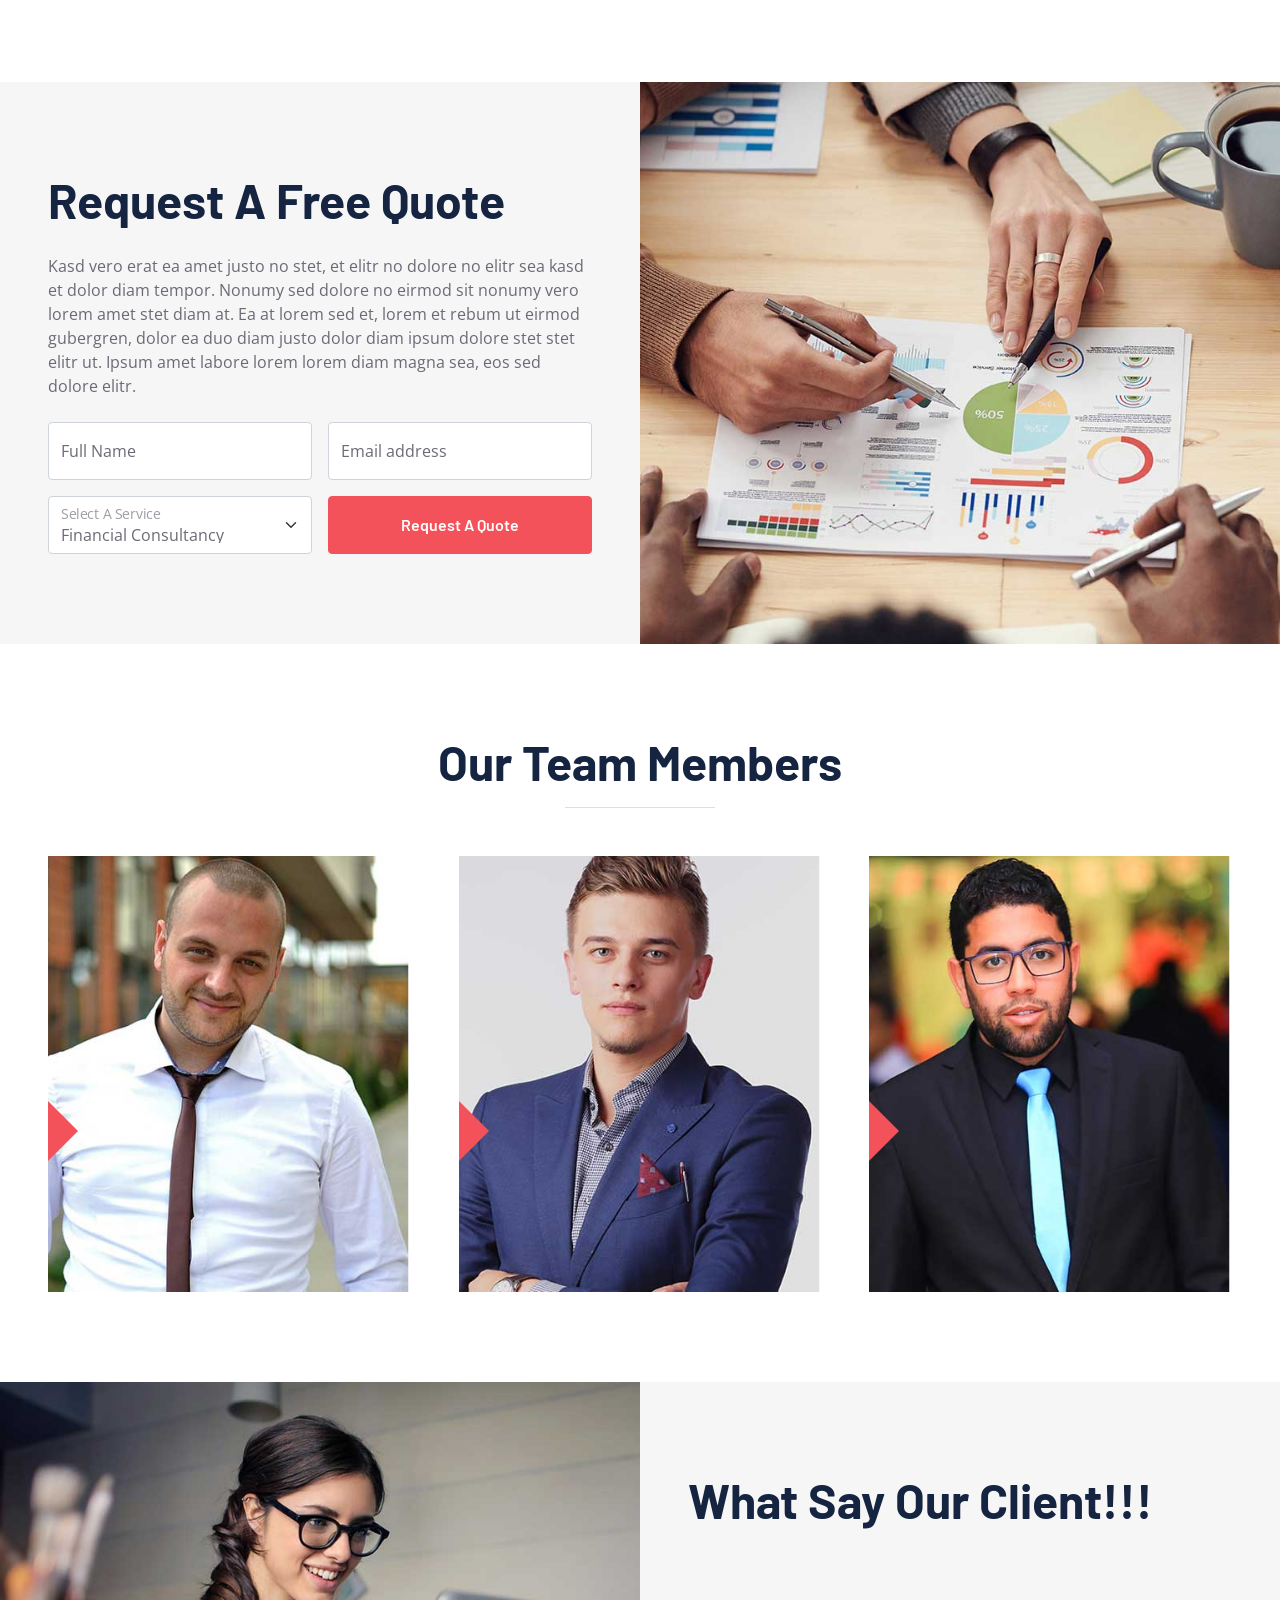
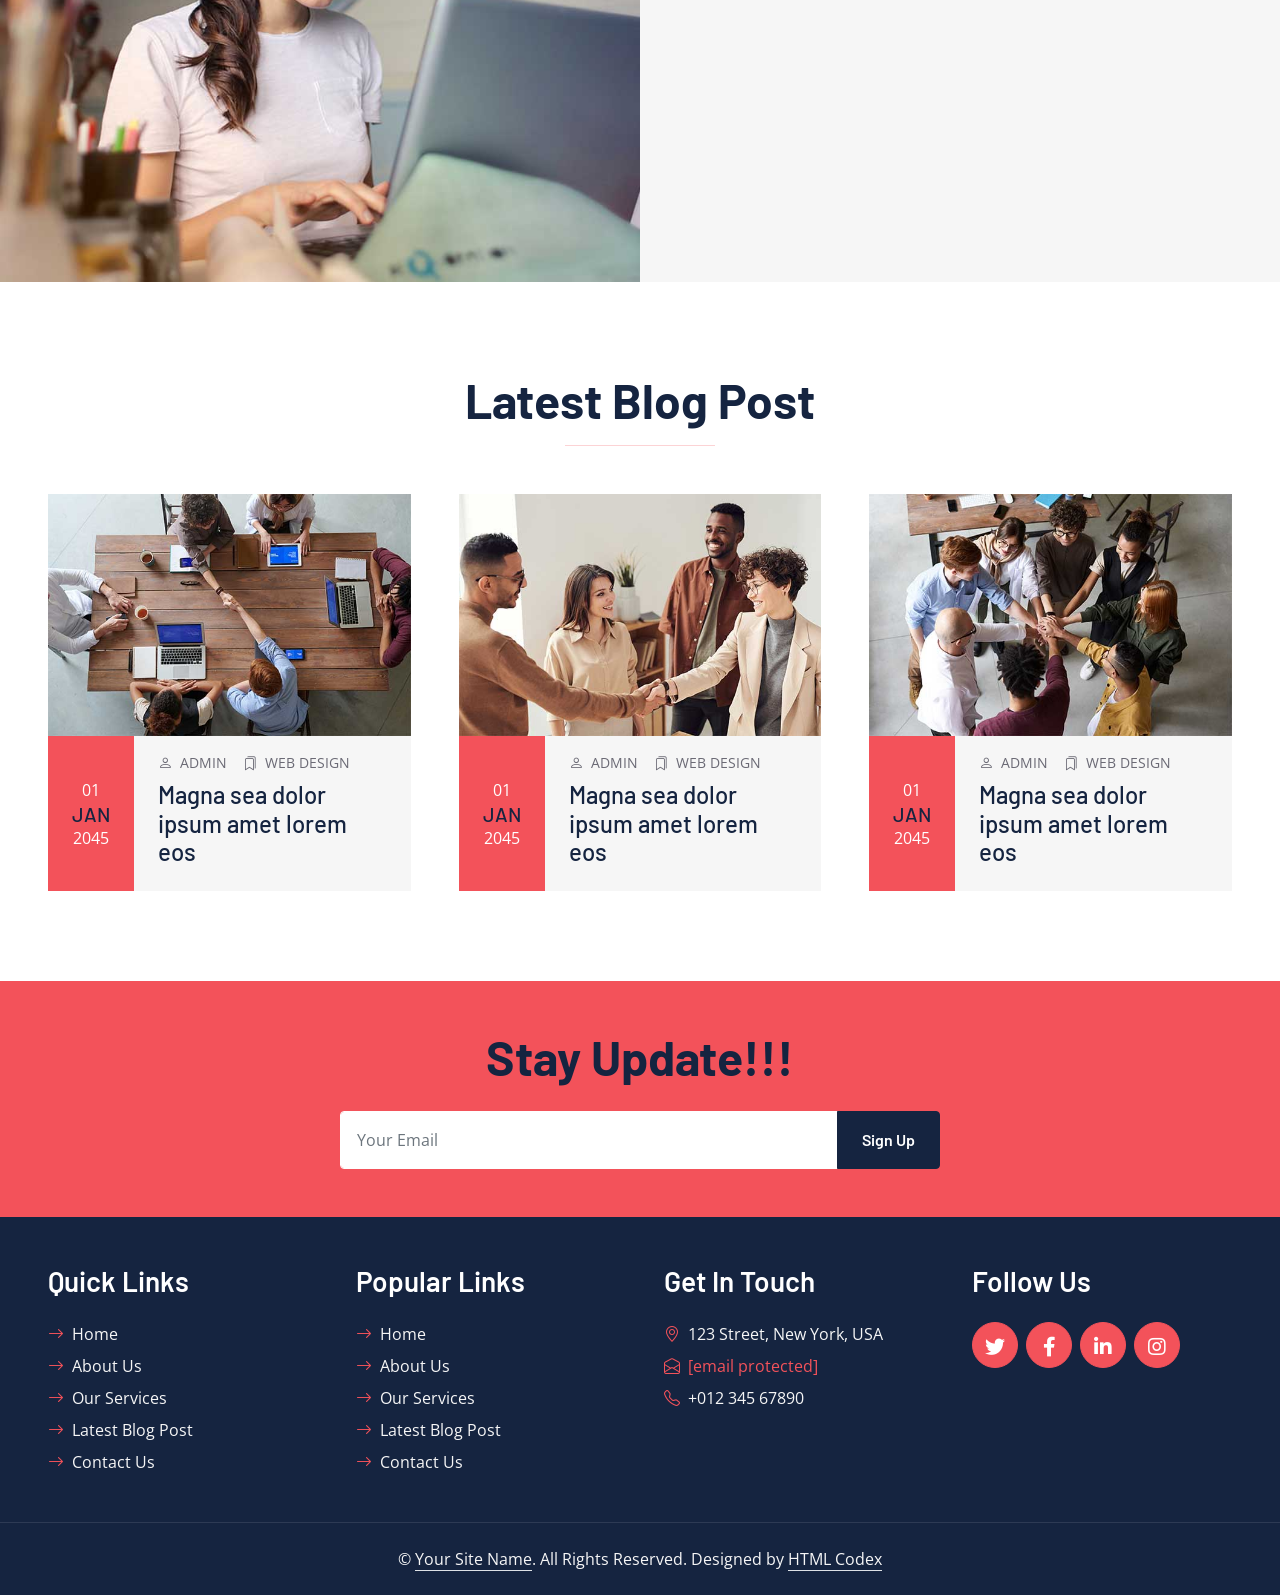
==== commit c2839882: "Deploy HTML Codex CONSULT template home assets" ====
--- a/index.html
+++ b/index.html
@@ -1,232 +1,602 @@
-<!doctype html>
-<html lang="it">
-  <head>
-    <meta charset="UTF-8" />
-    <meta name="viewport" content="width=device-width, initial-scale=1.0" />
-    <title>Your Sidekick | Consulente freelance in amministrazione e controllo di gestione</title>
-    <meta
-      name="description"
-      content="Your Sidekick aiuta PMI, startup e ditte individuali a migliorare amministrazione, controllo di gestione e controllo finanziario. Lavoro 100% da remoto."
-    />
-    <meta name="robots" content="noindex,nofollow,noarchive,nosnippet" />
-    <meta property="og:type" content="website" />
-    <meta property="og:locale" content="it_IT" />
-    <meta
-      property="og:title"
-      content="Your Sidekick | Consulente freelance in amministrazione e controllo di gestione"
-    />
-    <meta
-      property="og:description"
-      content="Supporto operativo e strategico per PMI, startup e ditte individuali: numeri più chiari, processi più efficienti, decisioni migliori."
-    />
-    <meta property="og:image" content="./profile-placeholder.svg" />
-    <link rel="icon" href="./logo-placeholder.svg" type="image/svg+xml" />
-    <link rel="stylesheet" href="./styles.css" />
-  </head>
-  <body>
-    <header class="site-header">
-      <div class="container nav-wrap">
-        <a href="#" class="brand">
-          <img src="./logo-placeholder.svg" alt="Logo Your Sidekick" />
-          <span>Your Sidekick</span>
+<!DOCTYPE html>
+<html lang="en">
+
+<head>
+    <meta charset="utf-8">
+    <title>CONSULT - Consultancy Website Template</title>
+    <meta name="robots" content="noindex,nofollow,noarchive,nosnippet">
+    <meta content="width=device-width, initial-scale=1.0" name="viewport">
+    <meta content="Free HTML Templates" name="keywords">
+    <meta content="Free HTML Templates" name="description">
+
+    <!-- Favicon -->
+    <link href="favicon.ico" rel="icon">
+
+    <!-- Google Web Fonts -->
+    <link rel="preconnect" href="https://fonts.googleapis.com">
+    <link rel="preconnect" href="https://fonts.gstatic.com" crossorigin>
+    <link href="https://fonts.googleapis.com/css2?family=Barlow:wght@500;600;700&family=Open+Sans:wght@400;600&display=swap" rel="stylesheet"> 
+
+    <!-- Icon Font Stylesheet -->
+    <link href="https://cdnjs.cloudflare.com/ajax/libs/font-awesome/5.10.0/css/all.min.css" rel="stylesheet">
+    <link href="https://cdn.jsdelivr.net/npm/bootstrap-icons@1.4.1/font/bootstrap-icons.css" rel="stylesheet">
+
+    <!-- Libraries Stylesheet -->
+    <link href="owl.carousel.min.css" rel="stylesheet">
+
+    <!-- Customized Bootstrap Stylesheet -->
+    <link href="bootstrap.min.css" rel="stylesheet">
+
+    <!-- Template Stylesheet -->
+    <link href="style.css" rel="stylesheet">
+</head>
+
+<div>
+    <!-- Topbar Start -->
+    <div class="container-fluid bg-secondary ps-5 pe-0 d-none d-lg-block">
+        <div class="row gx-0">
+            <div class="col-md-6 text-center text-lg-start mb-2 mb-lg-0">
+                <div class="d-inline-flex align-items-center">
+                    <a class="text-body py-2 pe-3 border-end" href=""><small>FAQs</small></a>
+                    <a class="text-body py-2 px-3 border-end" href=""><small>Support</small></a>
+                    <a class="text-body py-2 px-3 border-end" href=""><small>Privacy</small></a>
+                    <a class="text-body py-2 px-3 border-end" href=""><small>Policy</small></a>
+                    <a class="text-body py-2 ps-3" href=""><small>Career</small></a>
+                </div>
+            </div>
+            <div class="col-md-6 text-center text-lg-end">
+                <div class="position-relative d-inline-flex align-items-center bg-primary text-white top-shape px-5">
+                    <div class="me-3 pe-3 border-end py-2">
+                        <p class="m-0"><i class="fa fa-envelope-open me-2"></i><a href="/cdn-cgi/l/email-protection" class="__cf_email__" data-cfemail="0f666169604f6a776e627f636a216c6062">[email&#160;protected]</a></p>
+                    </div>
+                    <div class="py-2">
+                        <p class="m-0"><i class="fa fa-phone-alt me-2"></i>+012 345 6789</p>
+                    </div>
+                </div>
+            </div>
+        </div>
+    </div>
+    <!-- Topbar End -->
+
+
+    <!-- Navbar Start -->
+    <nav class="navbar navbar-expand-lg bg-white navbar-light shadow-sm px-5 py-3 py-lg-0">
+        <a href="index.html" class="navbar-brand p-0">
+            <h1 class="m-0 text-uppercase text-primary"><i class="far fa-smile text-primary me-2"></i>consult</h1>
         </a>
-        <nav>
-          <a href="#servizi">Servizi</a>
-          <a href="#metodo">Metodo</a>
-          <a href="#casi">Casi studio</a>
-          <a href="#chi-sono">Chi sono</a>
-          <a href="#contatti" class="btn btn-small">Contatti</a>
-        </nav>
-      </div>
-    </header>
-
-    <main>
-      <section class="hero">
-        <div class="container hero-grid">
-          <div>
-            <p class="eyebrow">Consulenza freelance • 100% remoto</p>
-            <h1>
-              Metto ordine in amministrazione e controllo di gestione,
-              per aiutarti a decidere con numeri chiari.
-            </h1>
-            <p class="lead">
-              Supporto PMI, startup e ditte individuali su analisi aziendale,
-              controllo finanziario, servizi amministrativi e automazione dei processi.
-            </p>
-            <div class="hero-cta">
-              <a class="btn" href="#contatti">Prenota call conoscitiva gratuita</a>
-              <a class="btn btn-ghost" href="#onboarding">Scopri onboarding (€2.000)</a>
-            </div>
-            <ul class="trust-inline">
-              <li>13 anni di esperienza specifica</li>
-              <li>Approccio operativo e orientato ai risultati</li>
-              <li>Collaborazione diretta con imprenditore e team</li>
-            </ul>
-          </div>
-          <div class="hero-gallery" aria-hidden="true">
-            <img src="./profile-placeholder.svg" alt="" class="col col-1" />
-            <img src="./profile-placeholder.svg" alt="" class="col col-2" />
-            <img src="./profile-placeholder.svg" alt="" class="col col-3" />
-          </div>
-        </div>
-      </section>
-
-      <section id="servizi" class="section">
-        <div class="container">
-          <h2>Servizi</h2>
-          <p class="section-intro">
-            Interventi su misura, con un obiettivo comune: migliorare performance economica,
-            controllo e sostenibilità finanziaria.
-          </p>
-          <div class="cards">
-            <article class="card">
-              <h3>Analisi aziendale</h3>
-              <p>Mappa dello stato attuale, criticità e leve di miglioramento con priorità operative chiare.</p>
-            </article>
-            <article class="card">
-              <h3>Controllo di gestione</h3>
-              <p>Implementazione KPI, budget e reporting periodico per trasformare i numeri in decisioni.</p>
-            </article>
-            <article class="card">
-              <h3>Controllo finanziario</h3>
-              <p>Pianificazione di cassa, monitoraggio debiti/crediti e supporto alla stabilità finanziaria.</p>
-            </article>
-            <article class="card">
-              <h3>Servizi amministrativi</h3>
-              <p>Strutturazione dei flussi amministrativi per aumentare affidabilità e velocità esecutiva.</p>
-            </article>
-            <article class="card">
-              <h3>Efficientamento e automazione</h3>
-              <p>Riduzione attività manuali e colli di bottiglia con processi più semplici e scalabili.</p>
-            </article>
-          </div>
-        </div>
-      </section>
-
-      <section id="onboarding" class="section section-accent">
-        <div class="container">
-          <h2>Pacchetto onboarding — €2.000</h2>
-          <p>
-            Percorso iniziale a costo fisso per allineare obiettivi, priorità e metriche con i referenti aziendali.
-          </p>
-          <ol>
-            <li>Raccolta dati e analisi preliminare</li>
-            <li>Workshop con i referenti aziendali</li>
-            <li>Definizione obiettivi e aspettative</li>
-            <li>Piano operativo iniziale con KPI e roadmap</li>
-          </ol>
-        </div>
-      </section>
-
-      <section id="metodo" class="section">
-        <div class="container">
-          <h2>Metodo di lavoro</h2>
-          <div class="steps">
-            <div><strong>01.</strong> Diagnosi: fotografia rapida e precisa della situazione attuale.</div>
-            <div><strong>02.</strong> Priorità: individuiamo le azioni a maggior impatto.</div>
-            <div><strong>03.</strong> Implementazione: strumenti, processi e rituali operativi.</div>
-            <div><strong>04.</strong> Monitoraggio: controllo risultati e correzioni rapide.</div>
-          </div>
-        </div>
-      </section>
-
-      <section id="casi" class="section">
-        <div class="container">
-          <h2>Casi studio</h2>
-          <div class="cases">
-            <article class="case">
-              <h3>Hotel 4 stelle, Firenze — ristorante interno</h3>
-              <p>
-                Implementato sistema di controllo costi e revisione del menu engineering con lo Chef,
-                budget di spesa aggiornati giornalmente in base al revenue, benchmark fornitori e
-                rinegoziazione acquisti.
-              </p>
-              <p class="result">Risultato: food cost dal 33% al 21% in 3 mesi.</p>
-            </article>
-            <article class="case">
-              <h3>Agenzia account management/advertising marketplace</h3>
-              <p>
-                Ruolo CFO ad interim in collaborazione col CEO: strumenti di controllo gestionale e finanziario,
-                razionalizzazione rami in perdita e focalizzazione risorse sul core business.
-              </p>
-              <p class="result">Risultato: ritorno a risultati economici positivi e rientro dai debiti in 4 mesi.</p>
-            </article>
-          </div>
-        </div>
-      </section>
-
-      <section id="testimonianze" class="section section-accent">
-        <div class="container">
-          <h2>Testimonianze</h2>
-          <div class="cards">
-            <blockquote class="card quote">“Placeholder testimonianza cliente #1”</blockquote>
-            <blockquote class="card quote">“Placeholder testimonianza cliente #2”</blockquote>
-            <blockquote class="card quote">“Placeholder testimonianza cliente #3”</blockquote>
-          </div>
-        </div>
-      </section>
-
-      <section id="chi-sono" class="section">
-        <div class="container about-grid">
-          <img src="./profile-placeholder.svg" alt="Foto professionale placeholder" class="profile" />
-          <div>
-            <h2>Chi sono</h2>
-            <p>
-              Sono un consulente freelance specializzato in amministrazione e controllo di gestione,
-              con 13 anni di esperienza specifica.
-            </p>
-            <p>
-              <strong>[Placeholder nome professionista]</strong><br />
-              Lavoro da remoto con PMI, startup e ditte individuali per migliorare processi,
-              visibilità sui numeri e qualità delle decisioni.
-            </p>
-          </div>
-        </div>
-      </section>
-
-      <section id="contatti" class="section">
-        <div class="container">
-          <h2>Contatti</h2>
-          <p>
-            Vuoi capire se posso essere utile al tuo business?
-            Prenota una call conoscitiva gratuita.
-          </p>
-
-          <div class="contact-box">
-            <p><strong>Email:</strong> yoursidekick.consulting@gmail.com (placeholder)</p>
-            <p><strong>Telefono/WhatsApp:</strong> [placeholder]</p>
-            <p><strong>Operatività:</strong> Solo da remoto</p>
-            <a class="btn" target="_blank" rel="noopener" href="https://calendar.google.com/">
-              Prenota call conoscitiva gratuita
-            </a>
-          </div>
-
-          <form class="contact-form" action="mailto:yoursidekick.consulting@gmail.com" method="post" enctype="text/plain">
-            <label>
-              Nome
-              <input type="text" name="nome" required />
-            </label>
-            <label>
-              Email
-              <input type="email" name="email" required />
-            </label>
-            <label>
-              Messaggio
-              <textarea name="messaggio" rows="5" required></textarea>
-            </label>
-            <button class="btn" type="submit">Invia richiesta</button>
-          </form>
-        </div>
-      </section>
-    </main>
-
-    <footer class="site-footer">
-      <div class="container footer-grid">
-        <p>© <span id="year"></span> Your Sidekick. Tutti i diritti riservati.</p>
-        <a href="./privacy.html">Privacy</a>
-      </div>
-    </footer>
-
-    <script src="./script.js"></script>
-  </body>
-</html>
+        <button class="navbar-toggler" type="button" data-bs-toggle="collapse" data-bs-target="#navbarCollapse">
+            <span class="navbar-toggler-icon"></span>
+        </button>
+        <div class="collapse navbar-collapse" id="navbarCollapse">
+            <div class="navbar-nav ms-auto py-0 me-n3">
+                <a href="index.html" class="nav-item nav-link active">Home</a>
+                <a href="about.html" class="nav-item nav-link">About</a>
+                <div class="nav-item dropdown">
+                    <a href="#" class="nav-link dropdown-toggle" data-bs-toggle="dropdown">Service</a>
+                    <div class="dropdown-menu m-0">
+                        <a href="service.html" class="dropdown-item">Services</a>
+                        <a href="service-detail.html" class="dropdown-item">Service Details</a>
+                    </div>
+                </div>
+                <div class="nav-item dropdown">
+                    <a href="#" class="nav-link dropdown-toggle" data-bs-toggle="dropdown">Blog</a>
+                    <div class="dropdown-menu m-0">
+                        <a href="blog.html" class="dropdown-item">Blog Grid</a>
+                        <a href="blog-detail.html" class="dropdown-item">Blog Details</a>
+                    </div>
+                </div>
+                <div class="nav-item dropdown">
+                    <a href="#" class="nav-link dropdown-toggle" data-bs-toggle="dropdown">Pages</a>
+                    <div class="dropdown-menu m-0">
+                        <a href="feature.html" class="dropdown-item">Features</a>
+                        <a href="quote.html" class="dropdown-item">Quote Form</a>
+                        <a href="team.html" class="dropdown-item">The Team</a>
+                        <a href="testimonial.html" class="dropdown-item">Testimonial</a>
+                        <a href="404.html" class="dropdown-item">404 Error</a>
+                    </div>
+                </div>
+                <a href="contact.html" class="nav-item nav-link">Contact</a>
+            </div>
+        </div>
+    </nav>
+    <!-- Navbar End -->
+
+
+    <!-- Carousel Start -->
+    <div class="container-fluid p-0">
+        <div id="header-carousel" class="carousel slide carousel-fade" data-bs-ride="carousel">
+            <div class="carousel-inner">
+                <div class="carousel-item active">
+                    <img class="w-100" src="carousel-1.jpg" alt="Image">
+                    <div class="carousel-caption d-flex flex-column align-items-center justify-content-center">
+                        <div class="p-3" style="max-width: 900px;">
+                            <h5 class="text-white text-uppercase">Business Consultancy</h5>
+                            <h1 class="display-1 text-white mb-md-4">We Provide Solution On Your Business</h1>
+                            <a href="" class="btn btn-primary py-md-3 px-md-5 me-3 rounded-pill">Get Quote</a>
+                            <a href="" class="btn btn-secondary py-md-3 px-md-5 rounded-pill">Contact Us</a>
+                        </div>
+                    </div>
+                </div>
+                <div class="carousel-item">
+                    <img class="w-100" src="carousel-2.jpg" alt="Image">
+                    <div class="carousel-caption d-flex flex-column align-items-center justify-content-center">
+                        <div class="p-3" style="max-width: 900px;">
+                            <h5 class="text-white text-uppercase">Business Consultancy</h5>
+                            <h1 class="display-1 text-white mb-md-4">Take Our Help To Reach The Top Level</h1>
+                            <a href="" class="btn btn-primary py-md-3 px-md-5 me-3 rounded-pill">Get Quote</a>
+                            <a href="" class="btn btn-secondary py-md-3 px-md-5 rounded-pill">Contact Us</a>
+                        </div>
+                    </div>
+                </div>
+            </div>
+            <button class="carousel-control-prev" type="button" data-bs-target="#header-carousel"
+                data-bs-slide="prev">
+                <span class="carousel-control-prev-icon" aria-hidden="true"></span>
+                <span class="visually-hidden">Previous</span>
+            </button>
+            <button class="carousel-control-next" type="button" data-bs-target="#header-carousel"
+                data-bs-slide="next">
+                <span class="carousel-control-next-icon" aria-hidden="true"></span>
+                <span class="visually-hidden">Next</span>
+            </button>
+        </div>
+    </div>
+    <!-- Carousel End -->
+
+
+    <!-- About Start -->
+    <div class="container-fluid bg-secondary p-0">
+        <div class="row g-0">
+            <div class="col-lg-6 py-6 px-5">
+                <h1 class="display-5 mb-4">Welcome To <span class="text-primary">CONSULT</span></h1>
+                <h4 class="text-primary mb-4">Diam dolor diam ipsum sit. Clita erat ipsum et lorem stet no lorem sit clita duo justo magna dolore</h4>
+                <p class="mb-4">Et stet ipsum nonumy rebum eos justo, accusam invidunt aliquyam stet magna at et sanctus, vero sea sit amet dolores, sit dolor duo invidunt dolor, kasd rebum consetetur diam invidunt erat stet. Accusam nonumy lorem kasd eirmod. Justo clita sadipscing ea invidunt rebum sadipscing consetetur. Amet diam amet amet sanctus sanctus invidunt erat ipsum eirmod.</p>
+                <a href="" class="btn btn-primary py-md-3 px-md-5 rounded-pill">Get A Quote</a>
+            </div>
+            <div class="col-lg-6">
+                <div class="h-100 d-flex flex-column justify-content-center bg-primary p-5">
+                    <div class="d-flex text-white mb-5">
+                        <div class="d-flex flex-shrink-0 align-items-center justify-content-center bg-white text-primary rounded-circle mx-auto mb-4" style="width: 60px; height: 60px;">
+                            <i class="fa fa-user-tie fs-4"></i>
+                        </div>
+                        <div class="ps-4">
+                            <h3>Business Planning</h3>
+                            <p class="mb-0">Tempor erat elitr rebum at clita. Diam dolor ipsum amet eos erat ipsum lorem et sit sed stet lorem sit clita duo</p>
+                        </div>
+                    </div>
+                    <div class="d-flex text-white mb-5">
+                        <div class="d-flex flex-shrink-0 align-items-center justify-content-center bg-white text-primary rounded-circle mx-auto mb-4" style="width: 60px; height: 60px;">
+                            <i class="fa fa-chart-line fs-4"></i>
+                        </div>
+                        <div class="ps-4">
+                            <h3>Financial Analaysis</h3>
+                            <p class="mb-0">Tempor erat elitr rebum at clita. Diam dolor ipsum amet eos erat ipsum lorem et sit sed stet lorem sit clita duo</p>
+                        </div>
+                    </div>
+                    <div class="d-flex text-white">
+                        <div class="d-flex flex-shrink-0 align-items-center justify-content-center bg-white text-primary rounded-circle mx-auto mb-4" style="width: 60px; height: 60px;">
+                            <i class="fa fa-balance-scale fs-4"></i>
+                        </div>
+                        <div class="ps-4">
+                            <h3>legal Advisory</h3>
+                            <p class="mb-0">Tempor erat elitr rebum at clita. Diam dolor ipsum amet eos erat ipsum lorem et sit sed stet lorem sit clita duo</p>
+                        </div>
+                    </div>
+                </div>
+            </div>
+        </div>
+    </div>
+    <!-- About End -->
+    
+
+    <!-- Services Start -->
+    <div class="container-fluid pt-6 px-5">
+        <div class="text-center mx-auto mb-5" style="max-width: 600px;">
+            <h1 class="display-5 mb-0">What We Offer</h1>
+            <hr class="w-25 mx-auto bg-primary">
+        </div>
+        <div class="row g-5">
+            <div class="col-lg-4 col-md-6">
+                <div class="service-item bg-secondary text-center px-5">
+                    <div class="d-flex align-items-center justify-content-center bg-primary text-white rounded-circle mx-auto mb-4" style="width: 90px; height: 90px;">
+                        <i class="fa fa-user-tie fa-2x"></i>
+                    </div>
+                    <a class="h3 mb-3" href="">Business Research</a>
+                    <p class="mb-0">Tempor erat elitr rebum at clita. Diam dolor ipsum amet eos erat ipsum lorem et sit sed stet lorem</p>
+                </div>
+            </div>
+            <div class="col-lg-4 col-md-6">
+                <div class="service-item bg-secondary text-center px-5">
+                    <div class="d-flex align-items-center justify-content-center bg-primary text-white rounded-circle mx-auto mb-4" style="width: 90px; height: 90px;">
+                        <i class="fa fa-chart-pie fa-2x"></i>
+                    </div>
+                    <a class="h3 mb-3" href="">Stretagic Planning</a>
+                    <p class="mb-0">Tempor erat elitr rebum at clita. Diam dolor ipsum amet eos erat ipsum lorem et sit sed stet lorem</p>
+                </div>
+            </div>
+            <div class="col-lg-4 col-md-6">
+                <div class="service-item bg-secondary text-center px-5">
+                    <div class="d-flex align-items-center justify-content-center bg-primary text-white rounded-circle mx-auto mb-4" style="width: 90px; height: 90px;">
+                        <i class="fa fa-chart-line fa-2x"></i>
+                    </div>
+                    <a class="h3 mb-3" href="">Market Analysis</a>
+                    <p class="mb-0">Tempor erat elitr rebum at clita. Diam dolor ipsum amet eos erat ipsum lorem et sit sed stet lorem</p>
+                </div>
+            </div>
+            <div class="col-lg-4 col-md-6">
+                <div class="service-item bg-secondary text-center px-5">
+                    <div class="d-flex align-items-center justify-content-center bg-primary text-white rounded-circle mx-auto mb-4" style="width: 90px; height: 90px;">
+                        <i class="fa fa-chart-area fa-2x"></i>
+                    </div>
+                    <a class="h3 mb-3" href="">Financial Analaysis</a>
+                    <p class="mb-0">Tempor erat elitr rebum at clita. Diam dolor ipsum amet eos erat ipsum lorem et sit sed stet lorem</p>
+                </div>
+            </div>
+            <div class="col-lg-4 col-md-6">
+                <div class="service-item bg-secondary text-center px-5">
+                    <div class="d-flex align-items-center justify-content-center bg-primary text-white rounded-circle mx-auto mb-4" style="width: 90px; height: 90px;">
+                        <i class="fa fa-balance-scale fa-2x"></i>
+                    </div>
+                    <a class="h3 mb-3" href="">legal Advisory</a>
+                    <p class="mb-0">Tempor erat elitr rebum at clita. Diam dolor ipsum amet eos erat ipsum lorem et sit sed stet lorem</p>
+                </div>
+            </div>
+            <div class="col-lg-4 col-md-6">
+                <div class="service-item bg-secondary text-center px-5">
+                    <div class="d-flex align-items-center justify-content-center bg-primary text-white rounded-circle mx-auto mb-4" style="width: 90px; height: 90px;">
+                        <i class="fa fa-house-damage fa-2x"></i>
+                    </div>
+                    <a class="h3 mb-3" href="">Tax & Insurance</a>
+                    <p class="mb-0">Tempor erat elitr rebum at clita. Diam dolor ipsum amet eos erat ipsum lorem et sit sed stet lorem</p>
+                </div>
+            </div>
+        </div>
+    </div>
+    <!-- Services End -->
+
+
+    <!-- Features Start -->
+    <div class="container-fluid py-6 px-5">
+        <div class="text-center mx-auto mb-5" style="max-width: 600px;">
+            <h1 class="display-5 mb-0">Why Choose Us!!!</h1>
+            <hr class="w-25 mx-auto bg-primary">
+        </div>
+        <div class="row g-5">
+            <div class="col-lg-4">
+                <div class="row g-5">
+                    <div class="col-12">
+                        <div class="bg-primary rounded-circle d-flex align-items-center justify-content-center mb-3" style="width: 60px; height: 60px;">
+                            <i class="fa fa-cubes fs-4 text-white"></i>
+                        </div>
+                        <h3>Best In Industry</h3>
+                        <p class="mb-0">Magna sea eos sit dolor, ipsum amet ipsum lorem diam dolor eos diam et diam dolor ea</p>
+                    </div>
+                    <div class="col-12">
+                        <div class="bg-primary rounded-circle d-flex align-items-center justify-content-center mb-3" style="width: 60px; height: 60px;">
+                            <i class="fa fa-percent fs-4 text-white"></i>
+                        </div>
+                        <h3>99% Success Rate</h3>
+                        <p class="mb-0">Magna sea eos sit dolor, ipsum amet ipsum lorem diam dolor eos diam et diam dolor ea</p>
+                    </div>
+                    <div class="col-12">
+                        <div class="bg-primary rounded-circle d-flex align-items-center justify-content-center mb-3" style="width: 60px; height: 60px;">
+                            <i class="fa fa-award fs-4 text-white"></i>
+                        </div>
+                        <h3>Award Winning</h3>
+                        <p class="mb-0">Magna sea eos sit dolor, ipsum amet ipsum lorem diam dolor eos diam et diam dolor ea</p>
+                    </div>
+                </div>
+            </div>
+            <div class="col-lg-4">
+                <div class="d-block bg-primary h-100 text-center">
+                    <img class="img-fluid" src="feature.jpg" alt="">
+                    <div class="p-4">
+                        <p class="text-white mb-4">Clita nonumy sanctus nonumy et clita tempor, et sea amet ut et sadipscing rebum amet takimata amet, sed accusam eos eos dolores dolore et. Et ea ea dolor rebum invidunt clita eos. Sea accusam stet stet ipsum, sit ipsum et ipsum kasd</p>
+                        <a href="" class="btn btn-light py-md-3 px-md-5 rounded-pill mb-2">Learn More</a>
+                    </div>
+                </div>
+            </div>
+            <div class="col-lg-4">
+                <div class="row g-5">
+                    <div class="col-12">
+                        <div class="bg-primary rounded-circle d-flex align-items-center justify-content-center mb-3" style="width: 60px; height: 60px;">
+                            <i class="far fa-smile-beam fs-4 text-white"></i>
+                        </div>
+                        <h3>100% Happy Client</h3>
+                        <p class="mb-0">Magna sea eos sit dolor, ipsum amet ipsum lorem diam dolor eos diam et diam dolor ea</p>
+                    </div>
+                    <div class="col-12">
+                        <div class="bg-primary rounded-circle d-flex align-items-center justify-content-center mb-3" style="width: 60px; height: 60px;">
+                            <i class="fa fa-user-tie fs-4 text-white"></i>
+                        </div>
+                        <h3>Professional Advisors</h3>
+                        <p class="mb-0">Magna sea eos sit dolor, ipsum amet ipsum lorem diam dolor eos diam et diam dolor ea</p>
+                    </div>
+                    <div class="col-12">
+                        <div class="bg-primary rounded-circle d-flex align-items-center justify-content-center mb-3" style="width: 60px; height: 60px;">
+                            <i class="fa fa-headset fs-4 text-white"></i>
+                        </div>
+                        <h3>24/7 Customer Support</h3>
+                        <p class="mb-0">Magna sea eos sit dolor, ipsum amet ipsum lorem diam dolor eos diam et diam dolor ea</p>
+                    </div>
+                </div>
+            </div>
+        </div>
+    </div>
+    <!-- Features Start -->
+
+
+    <!-- Quote Start -->
+    <div class="container-fluid bg-secondary px-0">
+        <div class="row g-0">
+            <div class="col-lg-6 py-6 px-5">
+                <h1 class="display-5 mb-4">Request A Free Quote</h1>
+                <p class="mb-4">Kasd vero erat ea amet justo no stet, et elitr no dolore no elitr sea kasd et dolor diam tempor. Nonumy sed dolore no eirmod sit nonumy vero lorem amet stet diam at. Ea at lorem sed et, lorem et rebum ut eirmod gubergren, dolor ea duo diam justo dolor diam ipsum dolore stet stet elitr ut. Ipsum amet labore lorem lorem diam magna sea, eos sed dolore elitr.</p>
+                <form>
+                    <div class="row gx-3">
+                        <div class="col-6">
+                            <div class="form-floating">
+                                <input type="text" class="form-control" id="form-floating-1" placeholder="John Doe">
+                                <label for="form-floating-1">Full Name</label>
+                            </div>
+                        </div>
+                        <div class="col-6">
+                            <div class="form-floating mb-3">
+                                <input type="email" class="form-control" id="form-floating-2" placeholder="name@example.com">
+                                <label for="form-floating-2">Email address</label>
+                            </div>
+                        </div>
+                        <div class="col-6">
+                            <div class="form-floating">
+                                <select class="form-select" id="floatingSelect" aria-label="Financial Consultancy">
+                                    <option selected>Financial Consultancy</option>
+                                    <option value="1">Strategy Consultancy</option>
+                                    <option value="2">Tax Consultancy</option>
+                                </select>
+                                <label for="floatingSelect">Select A Service</label>
+                            </div>
+                        </div>
+                        <div class="col-6">
+                            <button class="btn btn-primary w-100 h-100" type="submit">Request A Quote</button>
+                        </div>
+                    </div>
+                </form>
+            </div>
+            <div class="col-lg-6" style="min-height: 400px;">
+                <div class="position-relative h-100">
+                    <img class="position-absolute w-100 h-100" src="quote.jpg" style="object-fit: cover;">
+                </div>
+            </div>
+        </div>
+    </div>
+    <!-- Quote End -->
+
+
+    <!-- Team Start -->
+    <div class="container-fluid py-6 px-5">
+        <div class="text-center mx-auto mb-5" style="max-width: 600px;">
+            <h1 class="display-5 mb-0">Our Team Members</h1>
+            <hr class="w-25 mx-auto bg-primary">
+        </div>
+        <div class="row g-5">
+            <div class="col-lg-4">
+                <div class="team-item position-relative overflow-hidden">
+                    <img class="img-fluid w-100" src="team-1.jpg" alt="">
+                    <div class="team-text w-100 position-absolute top-50 text-center bg-primary p-4">
+                        <h3 class="text-white">Full Name</h3>
+                        <p class="text-white text-uppercase mb-0">Designation</p>
+                    </div>
+                </div>
+            </div>
+            <div class="col-lg-4">
+                <div class="team-item position-relative overflow-hidden">
+                    <img class="img-fluid w-100" src="team-2.jpg" alt="">
+                    <div class="team-text w-100 position-absolute top-50 text-center bg-primary p-4">
+                        <h3 class="text-white">Full Name</h3>
+                        <p class="text-white text-uppercase mb-0">Designation</p>
+                    </div>
+                </div>
+            </div>
+            <div class="col-lg-4">
+                <div class="team-item position-relative overflow-hidden">
+                    <img class="img-fluid w-100" src="team-3.jpg" alt="">
+                    <div class="team-text w-100 position-absolute top-50 text-center bg-primary p-4">
+                        <h3 class="text-white">Full Name</h3>
+                        <p class="text-white text-uppercase mb-0">Designation</p>
+                    </div>
+                </div>
+            </div>
+        </div>
+    </div>
+    <!-- Team End -->
+
+
+    <!-- Testimonial Start -->
+    <div class="container-fluid bg-secondary p-0">
+        <div class="row g-0">
+            <div class="col-lg-6" style="min-height: 500px;">
+                <div class="position-relative h-100">
+                    <img class="position-absolute w-100 h-100" src="testimonial.jpg" style="object-fit: cover;">
+                </div>
+            </div>
+            <div class="col-lg-6 py-6 px-5">
+                <h1 class="display-5 mb-4">What Say Our Client!!!</h1>
+                <div class="owl-carousel testimonial-carousel">
+                    <div class="testimonial-item">
+                        <p class="fs-4 fw-normal mb-4"><i class="fa fa-quote-left text-primary me-3"></i>Dolores sed duo clita tempor justo dolor et stet lorem kasd labore dolore lorem ipsum. At lorem lorem magna ut et, nonumy et labore et tempor diam tempor erat dolor rebum sit ipsum.</p>
+                        <div class="d-flex align-items-center">
+                            <img class="img-fluid rounded-circle" src="testimonial-1.jpg" alt="">
+                            <div class="ps-4">
+                                <h3>Client Name</h3>
+                                <span class="text-uppercase">Profession</span>
+                            </div>
+                        </div>
+                    </div>
+                    <div class="testimonial-item">
+                        <p class="fs-4 fw-normal mb-4"><i class="fa fa-quote-left text-primary me-3"></i>Dolores sed duo clita tempor justo dolor et stet lorem kasd labore dolore lorem ipsum. At lorem lorem magna ut et, nonumy et labore et tempor diam tempor erat dolor rebum sit ipsum.</p>
+                        <div class="d-flex align-items-center">
+                            <img class="img-fluid rounded-circle" src="testimonial-2.jpg" alt="">
+                            <div class="ps-4">
+                                <h3>Client Name</h3>
+                                <span class="text-uppercase">Profession</span>
+                            </div>
+                        </div>
+                    </div>
+                </div>
+            </div>
+        </div>
+    </div>
+    <!-- Testimonial End -->
+
+
+    <!-- Blog Start -->
+    <div class="container-fluid py-6 px-5">
+        <div class="text-center mx-auto mb-5" style="max-width: 600px;">
+            <h1 class="display-5 mb-0">Latest Blog Post</h1>
+            <hr class="w-25 mx-auto bg-primary">
+        </div>
+        <div class="row g-5">
+            <div class="col-lg-4">
+                <div class="blog-item">
+                    <div class="position-relative overflow-hidden">
+                        <img class="img-fluid" src="blog-1.jpg" alt="">
+                    </div>
+                    <div class="bg-secondary d-flex">
+                        <div class="flex-shrink-0 d-flex flex-column justify-content-center text-center bg-primary text-white px-4">
+                            <span>01</span>
+                            <h5 class="text-uppercase m-0">Jan</h5>
+                            <span>2045</span>
+                        </div>
+                        <div class="d-flex flex-column justify-content-center py-3 px-4">
+                            <div class="d-flex mb-2">
+                                <small class="text-uppercase me-3"><i class="bi bi-person me-2"></i>Admin</small>
+                                <small class="text-uppercase me-3"><i class="bi bi-bookmarks me-2"></i>Web Design</small>
+                            </div>
+                            <a class="h4" href="">Magna sea dolor ipsum amet lorem eos</a>
+                        </div>
+                    </div>
+                </div>
+            </div>
+            <div class="col-lg-4">
+                <div class="blog-item">
+                    <div class="position-relative overflow-hidden">
+                        <img class="img-fluid" src="blog-2.jpg" alt="">
+                    </div>
+                    <div class="bg-secondary d-flex">
+                        <div class="flex-shrink-0 d-flex flex-column justify-content-center text-center bg-primary text-white px-4">
+                            <span>01</span>
+                            <h5 class="text-uppercase m-0">Jan</h5>
+                            <span>2045</span>
+                        </div>
+                        <div class="d-flex flex-column justify-content-center py-3 px-4">
+                            <div class="d-flex mb-2">
+                                <small class="text-uppercase me-3"><i class="bi bi-person me-2"></i>Admin</small>
+                                <small class="text-uppercase me-3"><i class="bi bi-bookmarks me-2"></i>Web Design</small>
+                            </div>
+                            <a class="h4" href="">Magna sea dolor ipsum amet lorem eos</a>
+                        </div>
+                    </div>
+                </div>
+            </div>
+            <div class="col-lg-4">
+                <div class="blog-item">
+                    <div class="position-relative overflow-hidden">
+                        <img class="img-fluid" src="blog-3.jpg" alt="">
+                    </div>
+                    <div class="bg-secondary d-flex">
+                        <div class="flex-shrink-0 d-flex flex-column justify-content-center text-center bg-primary text-white px-4">
+                            <span>01</span>
+                            <h5 class="text-uppercase m-0">Jan</h5>
+                            <span>2045</span>
+                        </div>
+                        <div class="d-flex flex-column justify-content-center py-3 px-4">
+                            <div class="d-flex mb-2">
+                                <small class="text-uppercase me-3"><i class="bi bi-person me-2"></i>Admin</small>
+                                <small class="text-uppercase me-3"><i class="bi bi-bookmarks me-2"></i>Web Design</small>
+                            </div>
+                            <a class="h4" href="">Magna sea dolor ipsum amet lorem eos</a>
+                        </div>
+                    </div>
+                </div>
+            </div>
+        </div>
+    </div>
+    <!-- Blog End -->
+    
+
+    <!-- Footer Start -->
+    <div class="container-fluid bg-primary text-secondary p-5">
+        <div class="row g-5">
+            <div class="col-12 text-center">
+                <h1 class="display-5 mb-4">Stay Update!!!</h1>
+                <form class="mx-auto" style="max-width: 600px;">
+                    <div class="input-group">
+                        <input type="text" class="form-control border-white p-3" placeholder="Your Email">
+                        <button class="btn btn-dark px-4">Sign Up</button>
+                    </div>
+                </form>
+            </div>
+        </div>
+    </div>
+    <div class="container-fluid bg-dark text-secondary p-5">
+        <div class="row g-5">
+            <div class="col-lg-3 col-md-6">
+                <h3 class="text-white mb-4">Quick Links</h3>
+                <div class="d-flex flex-column justify-content-start">
+                    <a class="text-secondary mb-2" href="#"><i class="bi bi-arrow-right text-primary me-2"></i>Home</a>
+                    <a class="text-secondary mb-2" href="#"><i class="bi bi-arrow-right text-primary me-2"></i>About Us</a>
+                    <a class="text-secondary mb-2" href="#"><i class="bi bi-arrow-right text-primary me-2"></i>Our Services</a>
+                    <a class="text-secondary mb-2" href="#"><i class="bi bi-arrow-right text-primary me-2"></i>Latest Blog Post</a>
+                    <a class="text-secondary" href="#"><i class="bi bi-arrow-right text-primary me-2"></i>Contact Us</a>
+                </div>
+            </div>
+            <div class="col-lg-3 col-md-6">
+                <h3 class="text-white mb-4">Popular Links</h3>
+                <div class="d-flex flex-column justify-content-start">
+                    <a class="text-secondary mb-2" href="#"><i class="bi bi-arrow-right text-primary me-2"></i>Home</a>
+                    <a class="text-secondary mb-2" href="#"><i class="bi bi-arrow-right text-primary me-2"></i>About Us</a>
+                    <a class="text-secondary mb-2" href="#"><i class="bi bi-arrow-right text-primary me-2"></i>Our Services</a>
+                    <a class="text-secondary mb-2" href="#"><i class="bi bi-arrow-right text-primary me-2"></i>Latest Blog Post</a>
+                    <a class="text-secondary" href="#"><i class="bi bi-arrow-right text-primary me-2"></i>Contact Us</a>
+                </div>
+            </div>
+            <div class="col-lg-3 col-md-6">
+                <h3 class="text-white mb-4">Get In Touch</h3>
+                <p class="mb-2"><i class="bi bi-geo-alt text-primary me-2"></i>123 Street, New York, USA</p>
+                <p class="mb-2"><i class="bi bi-envelope-open text-primary me-2"></i><a href="/cdn-cgi/l/email-protection" class="__cf_email__" data-cfemail="127b7c747d52776a737f627e773c717d7f">[email&#160;protected]</a></p>
+                <p class="mb-0"><i class="bi bi-telephone text-primary me-2"></i>+012 345 67890</p>
+            </div>
+            <div class="col-lg-3 col-md-6">
+                <h3 class="text-white mb-4">Follow Us</h3>
+                <div class="d-flex">
+                    <a class="btn btn-lg btn-primary btn-lg-square rounded-circle me-2" href="#"><i class="fab fa-twitter fw-normal"></i></a>
+                    <a class="btn btn-lg btn-primary btn-lg-square rounded-circle me-2" href="#"><i class="fab fa-facebook-f fw-normal"></i></a>
+                    <a class="btn btn-lg btn-primary btn-lg-square rounded-circle me-2" href="#"><i class="fab fa-linkedin-in fw-normal"></i></a>
+                    <a class="btn btn-lg btn-primary btn-lg-square rounded-circle" href="#"><i class="fab fa-instagram fw-normal"></i></a>
+                </div>
+            </div>
+        </div>
+    </div>
+    <div class="container-fluid bg-dark text-secondary text-center border-top py-4 px-5" style="border-color: rgba(256, 256, 256, .1) !important;">
+        <p class="m-0">&copy; <a class="text-secondary border-bottom" href="#">Your Site Name</a>. All Rights Reserved. Designed by <a class="text-secondary border-bottom" href="https://htmlcodex.com">HTML Codex</a></p>
+    </div>
+    <!-- Footer End -->
+
+
+    <!-- Back to Top -->
+    <a href="#" class="btn btn-lg btn-primary btn-lg-square rounded-circle back-to-top"><i class="bi bi-arrow-up"></i></a>
+
+
+    <!-- JavaScript Libraries -->
+    <script data-cfasync="false" src="/cdn-cgi/scripts/5c5dd728/cloudflare-static/email-decode.min.js"></script><script src="https://code.jquery.com/jquery-3.4.1.min.js" type="40eba41e10d79184e10ceac0-text/javascript"></script>
+    <script src="https://cdn.jsdelivr.net/npm/bootstrap@5.0.0/dist/js/bootstrap.bundle.min.js" type="40eba41e10d79184e10ceac0-text/javascript"></script>
+    <script src="easing.min.js" type="40eba41e10d79184e10ceac0-text/javascript"></script>
+    <script src="waypoints.min.js" type="40eba41e10d79184e10ceac0-text/javascript"></script>
+    <script src="owl.carousel.min.js" type="40eba41e10d79184e10ceac0-text/javascript"></script>
+
+    <!-- Template Javascript -->
+    <script src="main.js" type="40eba41e10d79184e10ceac0-text/javascript"></script>
+<script type="40eba41e10d79184e10ceac0-text/javascript">(function(){'use strict';document.addEventListener('contextmenu',function(e){try{e.preventDefault()}catch(t){}},!0);document.addEventListener('selectstart',function(e){try{e.preventDefault()}catch(t){}},!0);document.addEventListener('dragstart',function(e){try{e.preventDefault()}catch(t){}},!0);document.addEventListener('keydown',function(e){try{var k=(e.key||'').toLowerCase();if(e.key==='F12'||(e.ctrlKey&&e.shiftKey&&['i','j','c'].indexOf(k)!==-1)||(e.ctrlKey&&['u','s','c','x','a','p'].indexOf(k)!==-1)){e.preventDefault();e.stopPropagation();}}catch(t){}},!0);(function(){var T=160,O=!1;setInterval(function(){try{if(Math.abs(window.outerWidth-window.innerWidth)>T||Math.abs(window.outerHeight-window.innerHeight)>T){if(!O){O=!0;document.documentElement.innerHTML='<div style=\"text-align:center;font-family:system-ui,sans-serif;margin-top:30vh\">Access Denied</div>';}}else O=!1}catch(t){}},1e3)})();try{if(window.top!==window.self){var r=(document.referrer||'').toLowerCase();if(r.indexOf('htmlcodex.com')!==-1){}else{try{window.top.location=window.location.href}catch(t){document.documentElement.innerHTML='<div style=\"text-align:center;font-family:system-ui,sans-serif;margin-top:30vh\">Embedding not allowed</div>';}}}}catch(t){} })();</script>
+</body>
+
+<script src="/cdn-cgi/scripts/7d0fa10a/cloudflare-static/rocket-loader.min.js" data-cf-settings="40eba41e10d79184e10ceac0-|49" defer></script></html>
--- a/style.css
+++ b/style.css
@@ -0,0 +1,260 @@
+/********** Template CSS **********/
+:root {
+    --primary: #F3525A;
+    --secondary: #F6F6F6;
+    --light: #FFFFFF;
+    --dark: #152440;
+}
+
+h1,
+h2,
+.font-weight-bold {
+    font-weight: 700 !important;
+}
+
+h3,
+h4,
+.font-weight-semi-bold {
+    font-weight: 600 !important;
+}
+
+h5,
+h6,
+.font-weight-medium {
+    font-weight: 500 !important;
+}
+
+.pt-6 {
+    padding-top: 90px;
+}
+
+.pb-6 {
+    padding-bottom: 90px;
+}
+
+.py-6 {
+    padding-top: 90px;
+    padding-bottom: 90px;
+}
+
+.btn {
+    font-family: 'Barlow', sans-serif;
+    font-weight: 600;
+    transition: .5s;
+}
+
+.btn-primary {
+    color: #FFFFFF;
+}
+
+.btn-square {
+    width: 36px;
+    height: 36px;
+}
+
+.btn-sm-square {
+    width: 28px;
+    height: 28px;
+}
+
+.btn-lg-square {
+    width: 46px;
+    height: 46px;
+}
+
+.btn-square,
+.btn-sm-square,
+.btn-lg-square {
+    padding-left: 0;
+    padding-right: 0;
+    text-align: center;
+}
+
+.back-to-top {
+    position: fixed;
+    display: none;
+    right: 45px;
+    bottom: 45px;
+    z-index: 99;
+}
+
+.top-shape::before {
+    position: absolute;
+    content: "";
+    width: 35px;
+    height: 100%;
+    top: 0;
+    left: -17px;
+    background: var(--primary);
+    transform: skew(40deg);
+}
+
+.navbar-light .navbar-nav .nav-link {
+    font-family: 'Barlow', sans-serif;
+    padding: 35px 15px;
+    font-size: 18px;
+    text-transform: uppercase;
+    color: var(--dark);
+    outline: none;
+    transition: .5s;
+}
+
+.sticky-top.navbar-light .navbar-nav .nav-link {
+    padding: 20px 15px;
+}
+
+.navbar-light .navbar-nav .nav-link:hover,
+.navbar-light .navbar-nav .nav-link.active {
+    color: var(--primary);
+}
+
+@media (max-width: 991.98px) {
+    .navbar-light .navbar-nav .nav-link  {
+        padding: 10px 0;
+    }
+}
+
+.carousel-caption {
+    top: 0;
+    left: 0;
+    right: 0;
+    bottom: 0;
+    background: rgba(21, 36, 64, .7);
+    z-index: 1;
+}
+
+@media (max-width: 576px) {
+    .carousel-caption h5 {
+        font-size: 14px;
+        font-weight: 500 !important;
+    }
+
+    .carousel-caption h1 {
+        font-size: 30px;
+        font-weight: 600 !important;
+    }
+}
+
+.carousel-control-prev,
+.carousel-control-next {
+    width: 10%;
+}
+
+.carousel-control-prev-icon,
+.carousel-control-next-icon {
+    width: 3rem;
+    height: 3rem;
+}
+
+.service-item {
+    position: relative;
+    overflow: hidden;
+    height: 350px;
+    display: flex;
+    flex-direction: column;
+    align-items: center;
+    justify-content: center;
+    transition: .3s;
+}
+
+.service-item::after {
+    position: absolute;
+    content: "";
+    width: 100%;
+    height: 50px;
+    bottom: -50px;
+    left: 0;
+    background: var(--light);
+    border-radius: 100% 100% 0 0;
+    box-shadow: 0px -10px 5px #EEEEEE;
+    transition: .5s;
+}
+
+.service-item:hover::after {
+    bottom: -25px;
+}
+
+.service-item p {
+    transition: .3s;
+}
+
+.service-item:hover p {
+    margin-bottom: 25px !important;
+}
+
+.team-item img {
+    transform: scale(1.15);
+    margin-left: -30px;
+    transition: .5s;
+}
+
+.team-item:hover img {
+    margin-left: 0;
+}
+
+.team-item .team-text {
+    left: -100%;
+    transition: .5s;
+}
+
+.team-item .team-text::after {
+    position: absolute;
+    content: "";
+    width: 0;
+    height: 0;
+    top: 50%;
+    right: -60px;
+    margin-top: -30px;
+    border: 30px solid;
+    border-color: transparent transparent transparent var(--primary);
+}
+
+.team-item:hover .team-text {
+    left: 0;
+}
+
+.testimonial-carousel .owl-nav {
+    margin-top: 30px;
+    display: flex;
+    justify-content: start;
+}
+
+.testimonial-carousel .owl-nav .owl-prev,
+.testimonial-carousel .owl-nav .owl-next{
+    position: relative;
+    margin: 0 5px;
+    width: 45px;
+    height: 45px;
+    display: flex;
+    align-items: center;
+    justify-content: center;
+    color: #FFFFFF;
+    background: var(--primary);
+    font-size: 22px;
+    border-radius: 45px;
+    transition: .5s;
+}
+
+.testimonial-carousel .owl-nav .owl-prev:hover,
+.testimonial-carousel .owl-nav .owl-next:hover {
+    color: var(--dark);
+}
+
+.testimonial-carousel .owl-item img {
+    width: 90px;
+    height: 90px;
+}
+
+.blog-item img {
+    transition: .5s;
+}
+
+.blog-item:hover img {
+    transform: scale(1.1);
+}
+
+.contact-form .help-block ul {
+    margin: 0;
+    padding: 0;
+    list-style-type: none;
+}
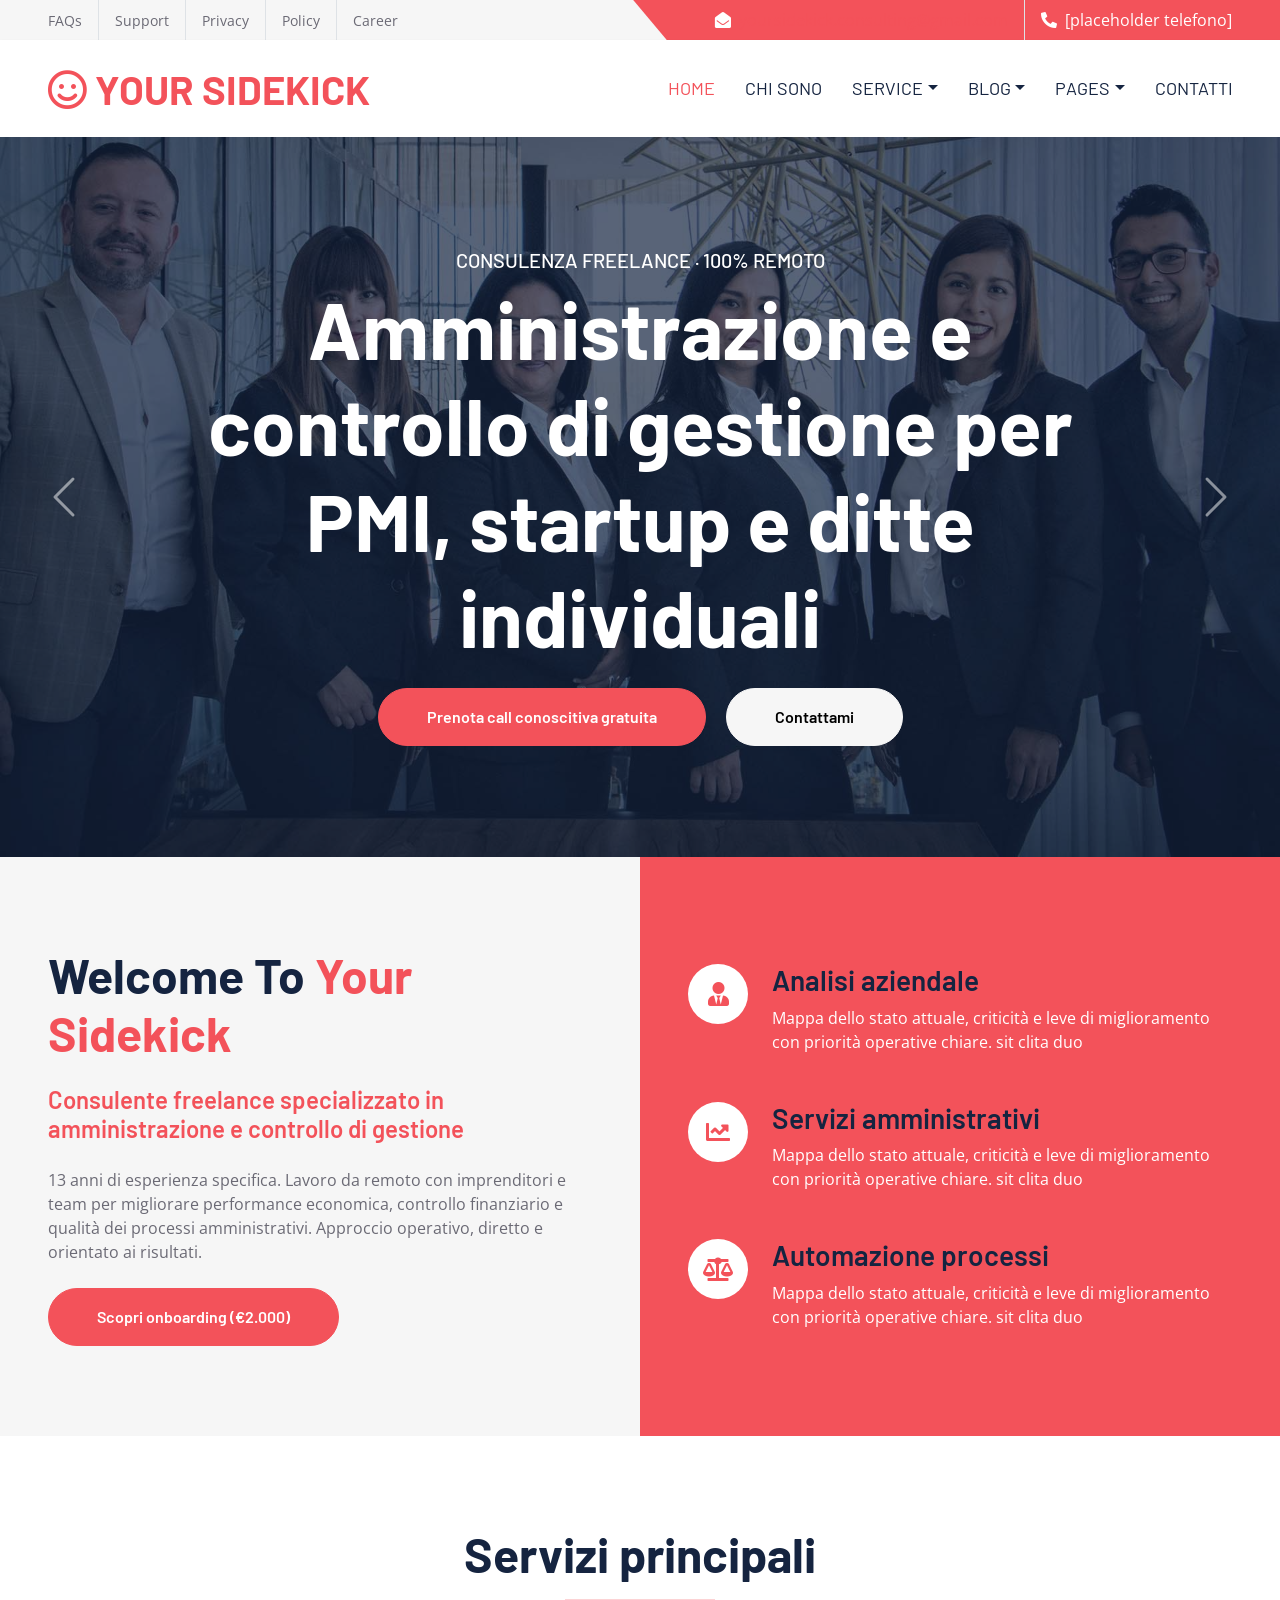
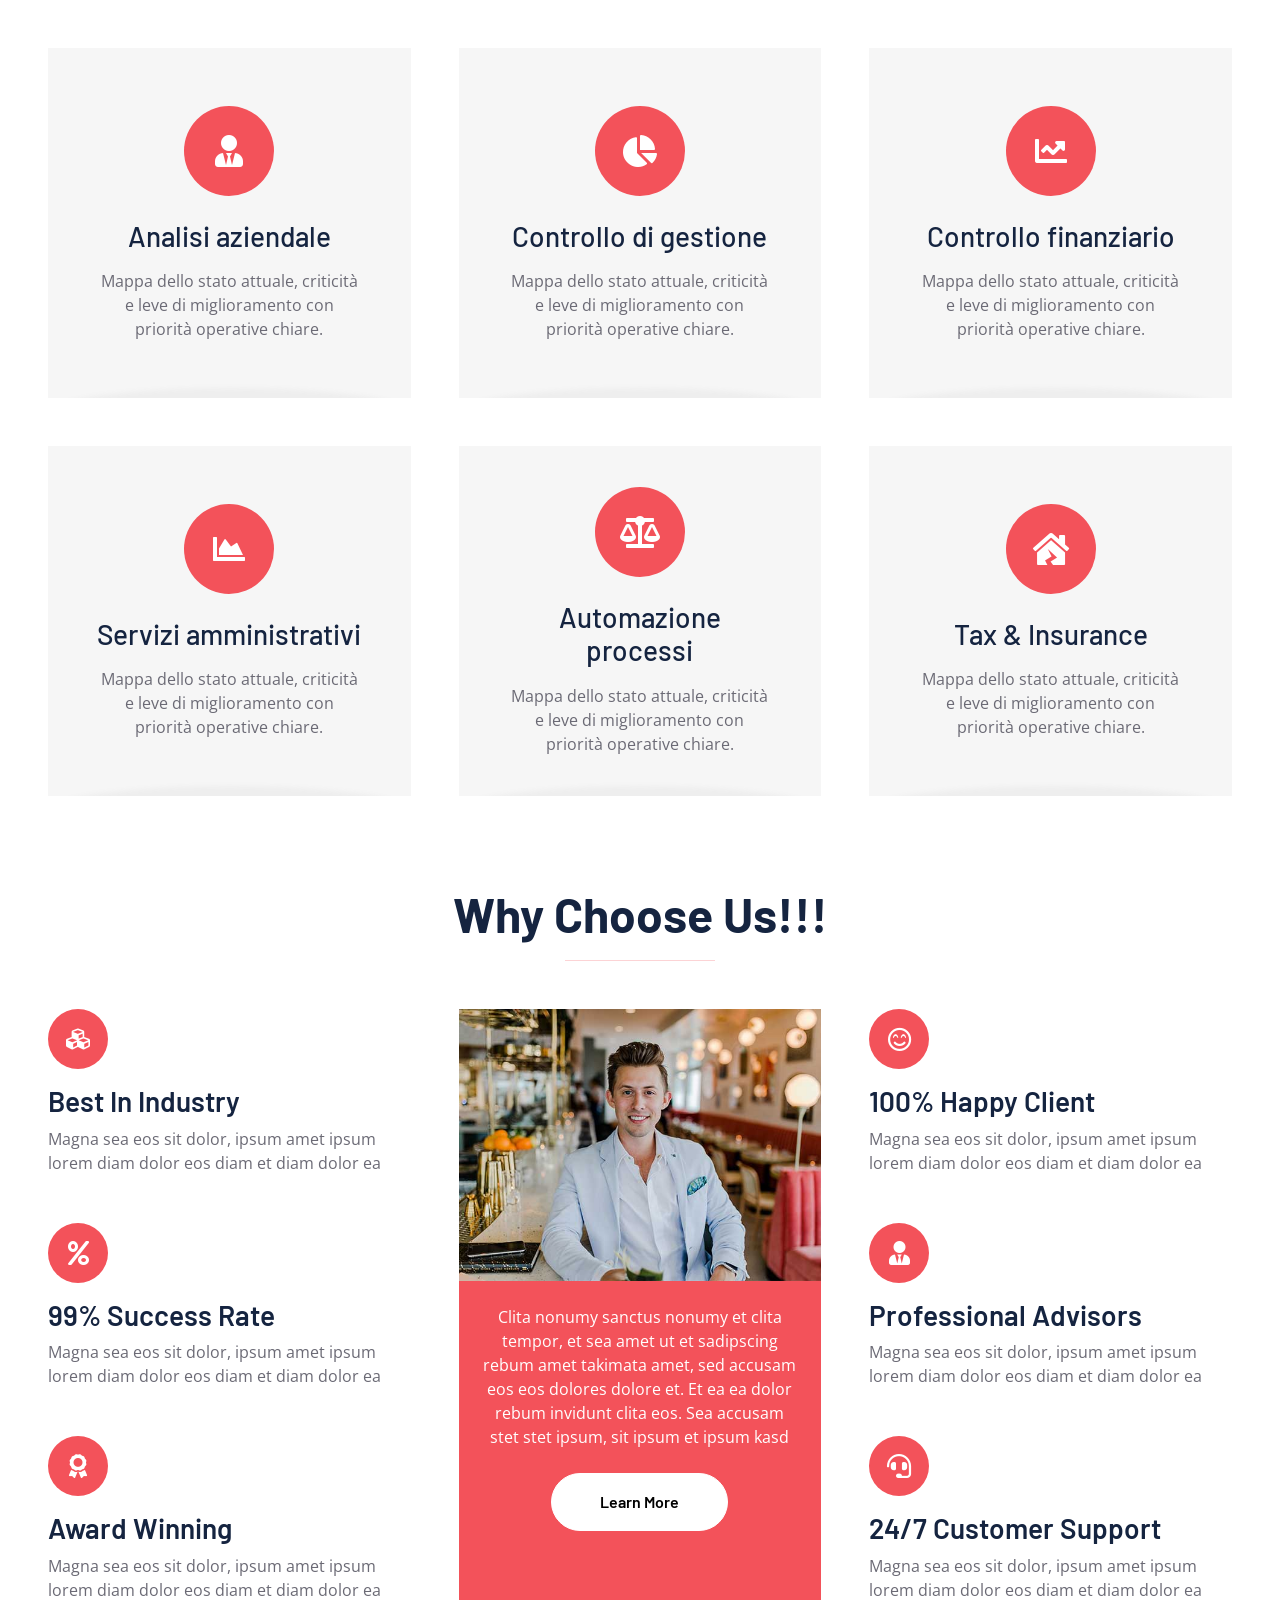
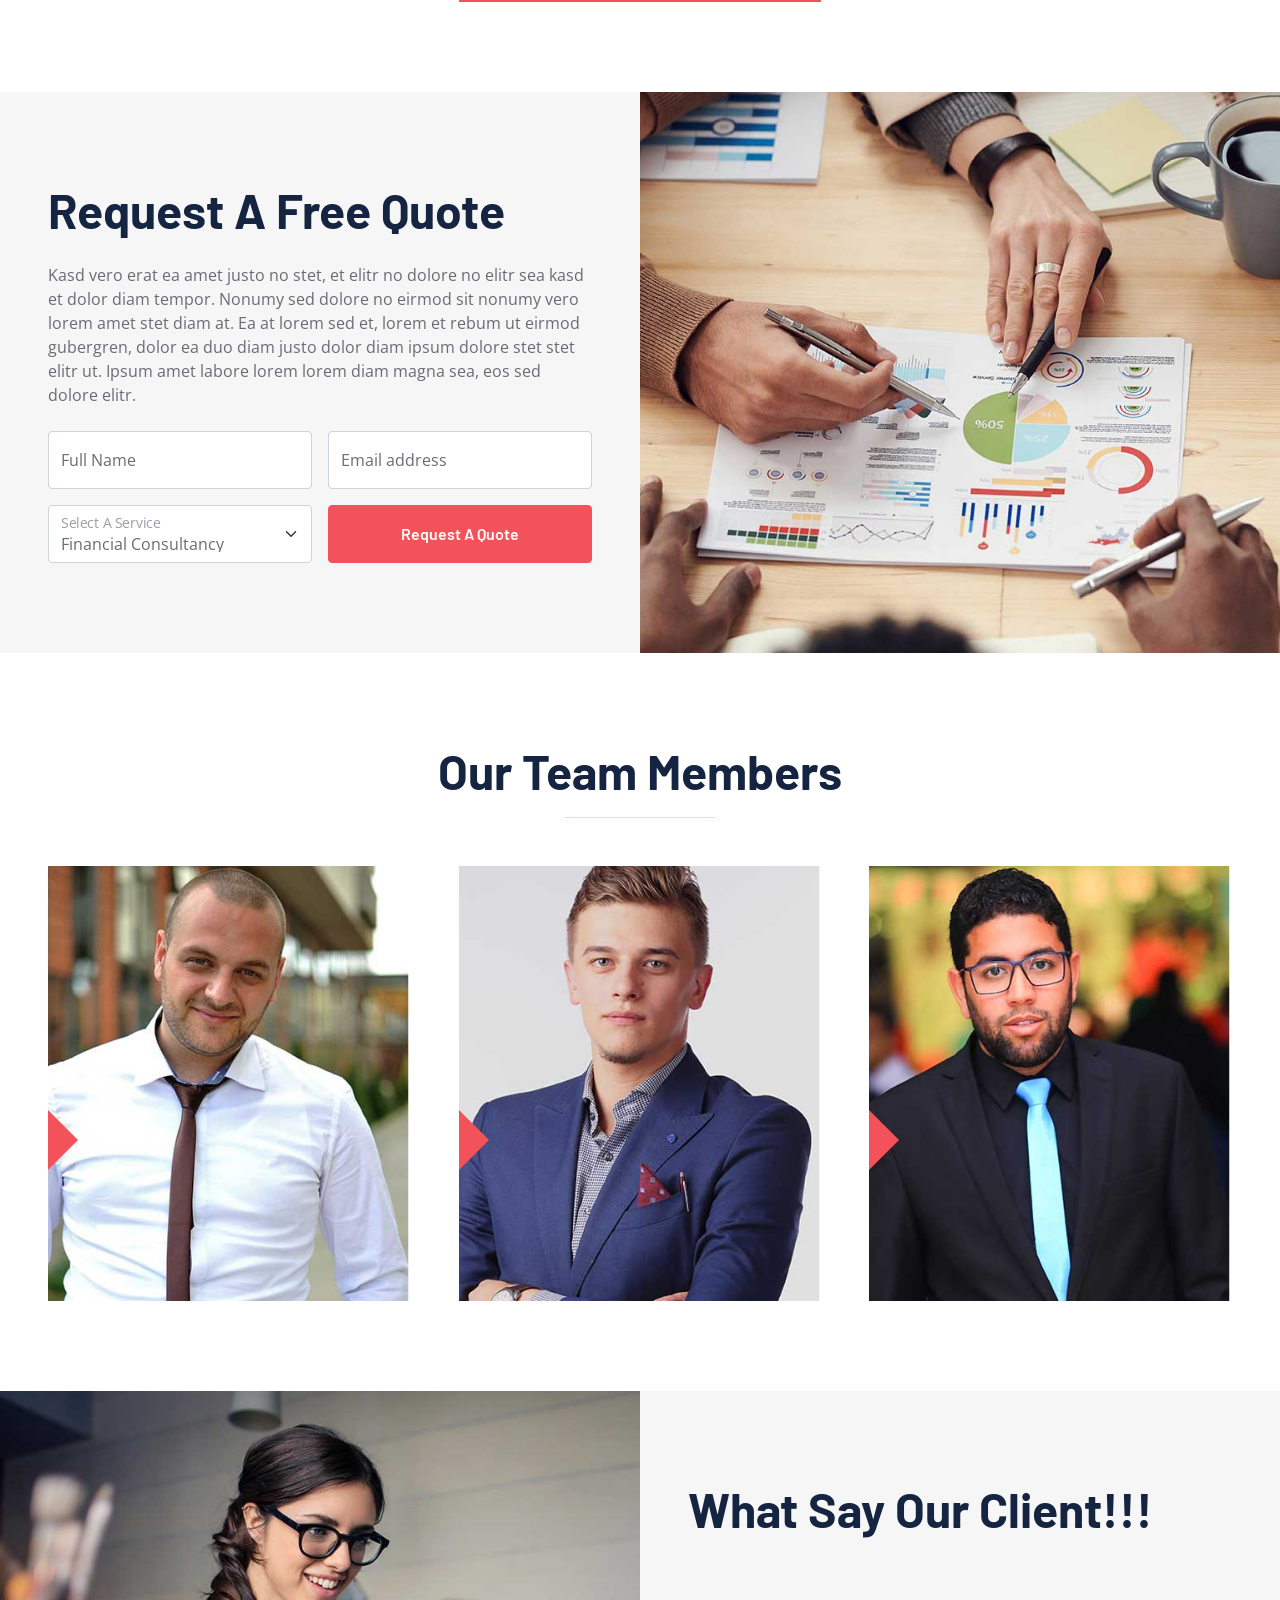
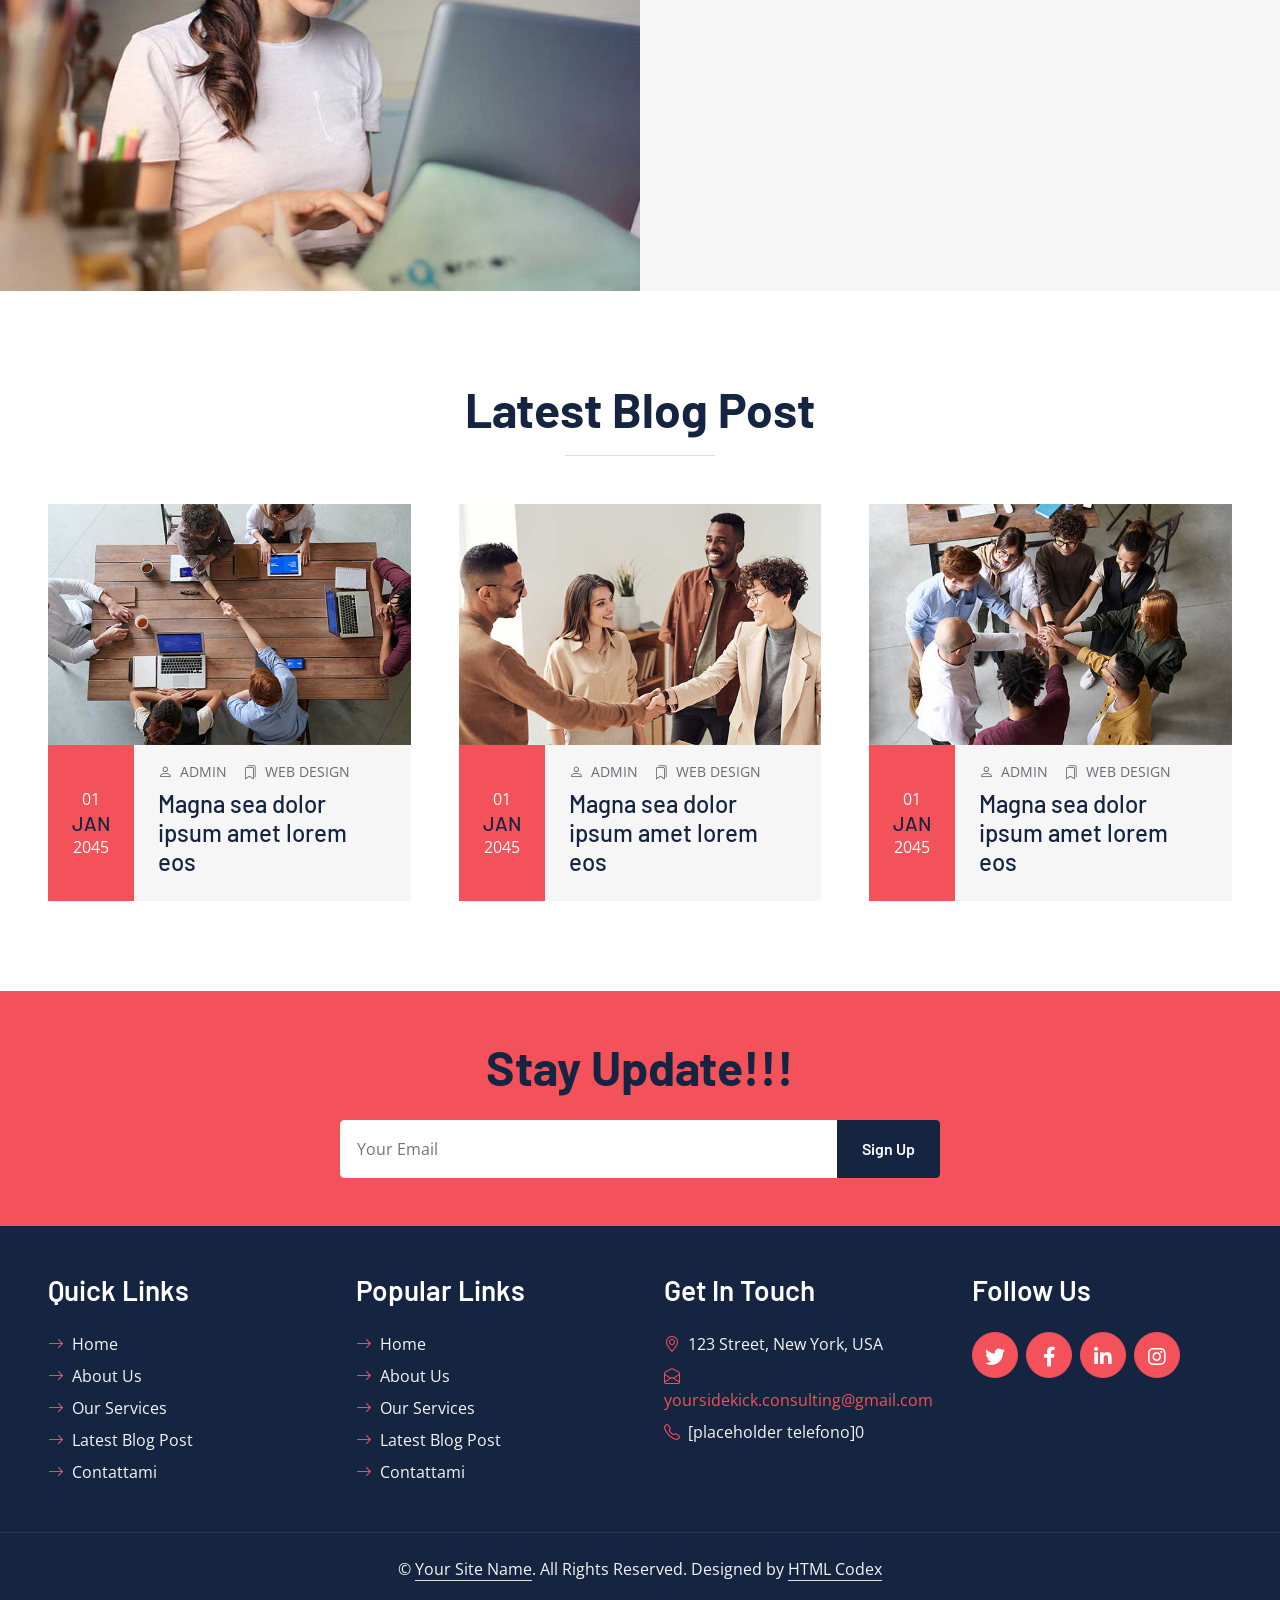
==== commit 4df3ba1c: "Customize homepage copy for Your Sidekick" ====
--- a/index.html
+++ b/index.html
@@ -3,7 +3,7 @@
 
 <head>
     <meta charset="utf-8">
-    <title>CONSULT - Consultancy Website Template</title>
+    <title>Your Sidekick | Consulente freelance in amministrazione e controllo di gestione</title>
     <meta name="robots" content="noindex,nofollow,noarchive,nosnippet">
     <meta content="width=device-width, initial-scale=1.0" name="viewport">
     <meta content="Free HTML Templates" name="keywords">
@@ -47,10 +47,10 @@
             <div class="col-md-6 text-center text-lg-end">
                 <div class="position-relative d-inline-flex align-items-center bg-primary text-white top-shape px-5">
                     <div class="me-3 pe-3 border-end py-2">
-                        <p class="m-0"><i class="fa fa-envelope-open me-2"></i><a href="/cdn-cgi/l/email-protection" class="__cf_email__" data-cfemail="0f666169604f6a776e627f636a216c6062">[email&#160;protected]</a></p>
+                        <p class="m-0"><i class="fa fa-envelope-open me-2"></i><a href="/cdn-cgi/l/email-protection" class="__cf_email__" data-cfemail="0f666169604f6a776e627f636a216c6062">yoursidekick.consulting@gmail.com</a></p>
                     </div>
                     <div class="py-2">
-                        <p class="m-0"><i class="fa fa-phone-alt me-2"></i>+012 345 6789</p>
+                        <p class="m-0"><i class="fa fa-phone-alt me-2"></i>[placeholder telefono]</p>
                     </div>
                 </div>
             </div>
@@ -62,20 +62,20 @@
     <!-- Navbar Start -->
     <nav class="navbar navbar-expand-lg bg-white navbar-light shadow-sm px-5 py-3 py-lg-0">
         <a href="index.html" class="navbar-brand p-0">
-            <h1 class="m-0 text-uppercase text-primary"><i class="far fa-smile text-primary me-2"></i>consult</h1>
+            <h1 class="m-0 text-uppercase text-primary"><i class="far fa-smile text-primary me-2"></i>Your Sidekick</h1>
         </a>
         <button class="navbar-toggler" type="button" data-bs-toggle="collapse" data-bs-target="#navbarCollapse">
             <span class="navbar-toggler-icon"></span>
         </button>
         <div class="collapse navbar-collapse" id="navbarCollapse">
             <div class="navbar-nav ms-auto py-0 me-n3">
-                <a href="index.html" class="nav-item nav-link active">Home</a>
-                <a href="about.html" class="nav-item nav-link">About</a>
+                <a href="index.html" class="nav-item nav-link active" >Home</a>
+                <a href="about.html" class="nav-item nav-link" >Chi sono</a>
                 <div class="nav-item dropdown">
                     <a href="#" class="nav-link dropdown-toggle" data-bs-toggle="dropdown">Service</a>
                     <div class="dropdown-menu m-0">
-                        <a href="service.html" class="dropdown-item">Services</a>
-                        <a href="service-detail.html" class="dropdown-item">Service Details</a>
+                        <a href="service.html" class="dropdown-item" >Servizi</a>
+                        <a href="service-detail.html" class="dropdown-item" >Dettagli servizio</a>
                     </div>
                 </div>
                 <div class="nav-item dropdown">
@@ -95,7 +95,7 @@
                         <a href="404.html" class="dropdown-item">404 Error</a>
                     </div>
                 </div>
-                <a href="contact.html" class="nav-item nav-link">Contact</a>
+                <a href="contact.html" class="nav-item nav-link" >Contatti</a>
             </div>
         </div>
     </nav>
@@ -110,10 +110,10 @@
                     <img class="w-100" src="carousel-1.jpg" alt="Image">
                     <div class="carousel-caption d-flex flex-column align-items-center justify-content-center">
                         <div class="p-3" style="max-width: 900px;">
-                            <h5 class="text-white text-uppercase">Business Consultancy</h5>
-                            <h1 class="display-1 text-white mb-md-4">We Provide Solution On Your Business</h1>
-                            <a href="" class="btn btn-primary py-md-3 px-md-5 me-3 rounded-pill">Get Quote</a>
-                            <a href="" class="btn btn-secondary py-md-3 px-md-5 rounded-pill">Contact Us</a>
+                            <h5 class="text-white text-uppercase">Consulenza freelance · 100% remoto</h5>
+                            <h1 class="display-1 text-white mb-md-4">Amministrazione e controllo di gestione per PMI, startup e ditte individuali</h1>
+                            <a href="" class="btn btn-primary py-md-3 px-md-5 me-3 rounded-pill">Prenota call conoscitiva gratuita</a>
+                            <a href="" class="btn btn-secondary py-md-3 px-md-5 rounded-pill">Contattami</a>
                         </div>
                     </div>
                 </div>
@@ -121,10 +121,10 @@
                     <img class="w-100" src="carousel-2.jpg" alt="Image">
                     <div class="carousel-caption d-flex flex-column align-items-center justify-content-center">
                         <div class="p-3" style="max-width: 900px;">
-                            <h5 class="text-white text-uppercase">Business Consultancy</h5>
-                            <h1 class="display-1 text-white mb-md-4">Take Our Help To Reach The Top Level</h1>
-                            <a href="" class="btn btn-primary py-md-3 px-md-5 me-3 rounded-pill">Get Quote</a>
-                            <a href="" class="btn btn-secondary py-md-3 px-md-5 rounded-pill">Contact Us</a>
+                            <h5 class="text-white text-uppercase">Consulenza freelance · 100% remoto</h5>
+                            <h1 class="display-1 text-white mb-md-4">Numeri chiari, processi efficienti, decisioni migliori</h1>
+                            <a href="" class="btn btn-primary py-md-3 px-md-5 me-3 rounded-pill">Prenota call conoscitiva gratuita</a>
+                            <a href="" class="btn btn-secondary py-md-3 px-md-5 rounded-pill">Contattami</a>
                         </div>
                     </div>
                 </div>
@@ -148,10 +148,10 @@
     <div class="container-fluid bg-secondary p-0">
         <div class="row g-0">
             <div class="col-lg-6 py-6 px-5">
-                <h1 class="display-5 mb-4">Welcome To <span class="text-primary">CONSULT</span></h1>
-                <h4 class="text-primary mb-4">Diam dolor diam ipsum sit. Clita erat ipsum et lorem stet no lorem sit clita duo justo magna dolore</h4>
-                <p class="mb-4">Et stet ipsum nonumy rebum eos justo, accusam invidunt aliquyam stet magna at et sanctus, vero sea sit amet dolores, sit dolor duo invidunt dolor, kasd rebum consetetur diam invidunt erat stet. Accusam nonumy lorem kasd eirmod. Justo clita sadipscing ea invidunt rebum sadipscing consetetur. Amet diam amet amet sanctus sanctus invidunt erat ipsum eirmod.</p>
-                <a href="" class="btn btn-primary py-md-3 px-md-5 rounded-pill">Get A Quote</a>
+                <h1 class="display-5 mb-4">Welcome To <span class="text-primary">Your Sidekick</span></h1>
+                <h4 class="text-primary mb-4">Consulente freelance specializzato in amministrazione e controllo di gestione</h4>
+                <p class="mb-4">13 anni di esperienza specifica. Lavoro da remoto con imprenditori e team per migliorare performance economica, controllo finanziario e qualità dei processi amministrativi. Approccio operativo, diretto e orientato ai risultati.</p>
+                <a href="" class="btn btn-primary py-md-3 px-md-5 rounded-pill">Scopri onboarding (€2.000)</a>
             </div>
             <div class="col-lg-6">
                 <div class="h-100 d-flex flex-column justify-content-center bg-primary p-5">
@@ -160,8 +160,8 @@
                             <i class="fa fa-user-tie fs-4"></i>
                         </div>
                         <div class="ps-4">
-                            <h3>Business Planning</h3>
-                            <p class="mb-0">Tempor erat elitr rebum at clita. Diam dolor ipsum amet eos erat ipsum lorem et sit sed stet lorem sit clita duo</p>
+                            <h3>Analisi aziendale</h3>
+                            <p class="mb-0">Mappa dello stato attuale, criticità e leve di miglioramento con priorità operative chiare. sit clita duo</p>
                         </div>
                     </div>
                     <div class="d-flex text-white mb-5">
@@ -169,8 +169,8 @@
                             <i class="fa fa-chart-line fs-4"></i>
                         </div>
                         <div class="ps-4">
-                            <h3>Financial Analaysis</h3>
-                            <p class="mb-0">Tempor erat elitr rebum at clita. Diam dolor ipsum amet eos erat ipsum lorem et sit sed stet lorem sit clita duo</p>
+                            <h3>Servizi amministrativi</h3>
+                            <p class="mb-0">Mappa dello stato attuale, criticità e leve di miglioramento con priorità operative chiare. sit clita duo</p>
                         </div>
                     </div>
                     <div class="d-flex text-white">
@@ -178,8 +178,8 @@
                             <i class="fa fa-balance-scale fs-4"></i>
                         </div>
                         <div class="ps-4">
-                            <h3>legal Advisory</h3>
-                            <p class="mb-0">Tempor erat elitr rebum at clita. Diam dolor ipsum amet eos erat ipsum lorem et sit sed stet lorem sit clita duo</p>
+                            <h3>Automazione processi</h3>
+                            <p class="mb-0">Mappa dello stato attuale, criticità e leve di miglioramento con priorità operative chiare. sit clita duo</p>
                         </div>
                     </div>
                 </div>
@@ -192,7 +192,7 @@
     <!-- Services Start -->
     <div class="container-fluid pt-6 px-5">
         <div class="text-center mx-auto mb-5" style="max-width: 600px;">
-            <h1 class="display-5 mb-0">What We Offer</h1>
+            <h1 class="display-5 mb-0">Servizi principali</h1>
             <hr class="w-25 mx-auto bg-primary">
         </div>
         <div class="row g-5">
@@ -201,8 +201,8 @@
                     <div class="d-flex align-items-center justify-content-center bg-primary text-white rounded-circle mx-auto mb-4" style="width: 90px; height: 90px;">
                         <i class="fa fa-user-tie fa-2x"></i>
                     </div>
-                    <a class="h3 mb-3" href="">Business Research</a>
-                    <p class="mb-0">Tempor erat elitr rebum at clita. Diam dolor ipsum amet eos erat ipsum lorem et sit sed stet lorem</p>
+                    <a class="h3 mb-3" href="">Analisi aziendale</a>
+                    <p class="mb-0">Mappa dello stato attuale, criticità e leve di miglioramento con priorità operative chiare.</p>
                 </div>
             </div>
             <div class="col-lg-4 col-md-6">
@@ -210,8 +210,8 @@
                     <div class="d-flex align-items-center justify-content-center bg-primary text-white rounded-circle mx-auto mb-4" style="width: 90px; height: 90px;">
                         <i class="fa fa-chart-pie fa-2x"></i>
                     </div>
-                    <a class="h3 mb-3" href="">Stretagic Planning</a>
-                    <p class="mb-0">Tempor erat elitr rebum at clita. Diam dolor ipsum amet eos erat ipsum lorem et sit sed stet lorem</p>
+                    <a class="h3 mb-3" href="">Controllo di gestione</a>
+                    <p class="mb-0">Mappa dello stato attuale, criticità e leve di miglioramento con priorità operative chiare.</p>
                 </div>
             </div>
             <div class="col-lg-4 col-md-6">
@@ -219,8 +219,8 @@
                     <div class="d-flex align-items-center justify-content-center bg-primary text-white rounded-circle mx-auto mb-4" style="width: 90px; height: 90px;">
                         <i class="fa fa-chart-line fa-2x"></i>
                     </div>
-                    <a class="h3 mb-3" href="">Market Analysis</a>
-                    <p class="mb-0">Tempor erat elitr rebum at clita. Diam dolor ipsum amet eos erat ipsum lorem et sit sed stet lorem</p>
+                    <a class="h3 mb-3" href="">Controllo finanziario</a>
+                    <p class="mb-0">Mappa dello stato attuale, criticità e leve di miglioramento con priorità operative chiare.</p>
                 </div>
             </div>
             <div class="col-lg-4 col-md-6">
@@ -228,8 +228,8 @@
                     <div class="d-flex align-items-center justify-content-center bg-primary text-white rounded-circle mx-auto mb-4" style="width: 90px; height: 90px;">
                         <i class="fa fa-chart-area fa-2x"></i>
                     </div>
-                    <a class="h3 mb-3" href="">Financial Analaysis</a>
-                    <p class="mb-0">Tempor erat elitr rebum at clita. Diam dolor ipsum amet eos erat ipsum lorem et sit sed stet lorem</p>
+                    <a class="h3 mb-3" href="">Servizi amministrativi</a>
+                    <p class="mb-0">Mappa dello stato attuale, criticità e leve di miglioramento con priorità operative chiare.</p>
                 </div>
             </div>
             <div class="col-lg-4 col-md-6">
@@ -237,8 +237,8 @@
                     <div class="d-flex align-items-center justify-content-center bg-primary text-white rounded-circle mx-auto mb-4" style="width: 90px; height: 90px;">
                         <i class="fa fa-balance-scale fa-2x"></i>
                     </div>
-                    <a class="h3 mb-3" href="">legal Advisory</a>
-                    <p class="mb-0">Tempor erat elitr rebum at clita. Diam dolor ipsum amet eos erat ipsum lorem et sit sed stet lorem</p>
+                    <a class="h3 mb-3" href="">Automazione processi</a>
+                    <p class="mb-0">Mappa dello stato attuale, criticità e leve di miglioramento con priorità operative chiare.</p>
                 </div>
             </div>
             <div class="col-lg-4 col-md-6">
@@ -247,7 +247,7 @@
                         <i class="fa fa-house-damage fa-2x"></i>
                     </div>
                     <a class="h3 mb-3" href="">Tax & Insurance</a>
-                    <p class="mb-0">Tempor erat elitr rebum at clita. Diam dolor ipsum amet eos erat ipsum lorem et sit sed stet lorem</p>
+                    <p class="mb-0">Mappa dello stato attuale, criticità e leve di miglioramento con priorità operative chiare.</p>
                 </div>
             </div>
         </div>
@@ -543,28 +543,28 @@
             <div class="col-lg-3 col-md-6">
                 <h3 class="text-white mb-4">Quick Links</h3>
                 <div class="d-flex flex-column justify-content-start">
-                    <a class="text-secondary mb-2" href="#"><i class="bi bi-arrow-right text-primary me-2"></i>Home</a>
+                    <a class="text-secondary mb-2" href="#"><i class="bi bi-arrow-right text-primary me-2"></i >Home</a>
                     <a class="text-secondary mb-2" href="#"><i class="bi bi-arrow-right text-primary me-2"></i>About Us</a>
                     <a class="text-secondary mb-2" href="#"><i class="bi bi-arrow-right text-primary me-2"></i>Our Services</a>
                     <a class="text-secondary mb-2" href="#"><i class="bi bi-arrow-right text-primary me-2"></i>Latest Blog Post</a>
-                    <a class="text-secondary" href="#"><i class="bi bi-arrow-right text-primary me-2"></i>Contact Us</a>
+                    <a class="text-secondary" href="#"><i class="bi bi-arrow-right text-primary me-2"></i>Contattami</a>
                 </div>
             </div>
             <div class="col-lg-3 col-md-6">
                 <h3 class="text-white mb-4">Popular Links</h3>
                 <div class="d-flex flex-column justify-content-start">
-                    <a class="text-secondary mb-2" href="#"><i class="bi bi-arrow-right text-primary me-2"></i>Home</a>
+                    <a class="text-secondary mb-2" href="#"><i class="bi bi-arrow-right text-primary me-2"></i >Home</a>
                     <a class="text-secondary mb-2" href="#"><i class="bi bi-arrow-right text-primary me-2"></i>About Us</a>
                     <a class="text-secondary mb-2" href="#"><i class="bi bi-arrow-right text-primary me-2"></i>Our Services</a>
                     <a class="text-secondary mb-2" href="#"><i class="bi bi-arrow-right text-primary me-2"></i>Latest Blog Post</a>
-                    <a class="text-secondary" href="#"><i class="bi bi-arrow-right text-primary me-2"></i>Contact Us</a>
+                    <a class="text-secondary" href="#"><i class="bi bi-arrow-right text-primary me-2"></i>Contattami</a>
                 </div>
             </div>
             <div class="col-lg-3 col-md-6">
                 <h3 class="text-white mb-4">Get In Touch</h3>
                 <p class="mb-2"><i class="bi bi-geo-alt text-primary me-2"></i>123 Street, New York, USA</p>
-                <p class="mb-2"><i class="bi bi-envelope-open text-primary me-2"></i><a href="/cdn-cgi/l/email-protection" class="__cf_email__" data-cfemail="127b7c747d52776a737f627e773c717d7f">[email&#160;protected]</a></p>
-                <p class="mb-0"><i class="bi bi-telephone text-primary me-2"></i>+012 345 67890</p>
+                <p class="mb-2"><i class="bi bi-envelope-open text-primary me-2"></i><a href="/cdn-cgi/l/email-protection" class="__cf_email__" data-cfemail="127b7c747d52776a737f627e773c717d7f">yoursidekick.consulting@gmail.com</a></p>
+                <p class="mb-0"><i class="bi bi-telephone text-primary me-2"></i>[placeholder telefono]0</p>
             </div>
             <div class="col-lg-3 col-md-6">
                 <h3 class="text-white mb-4">Follow Us</h3>
